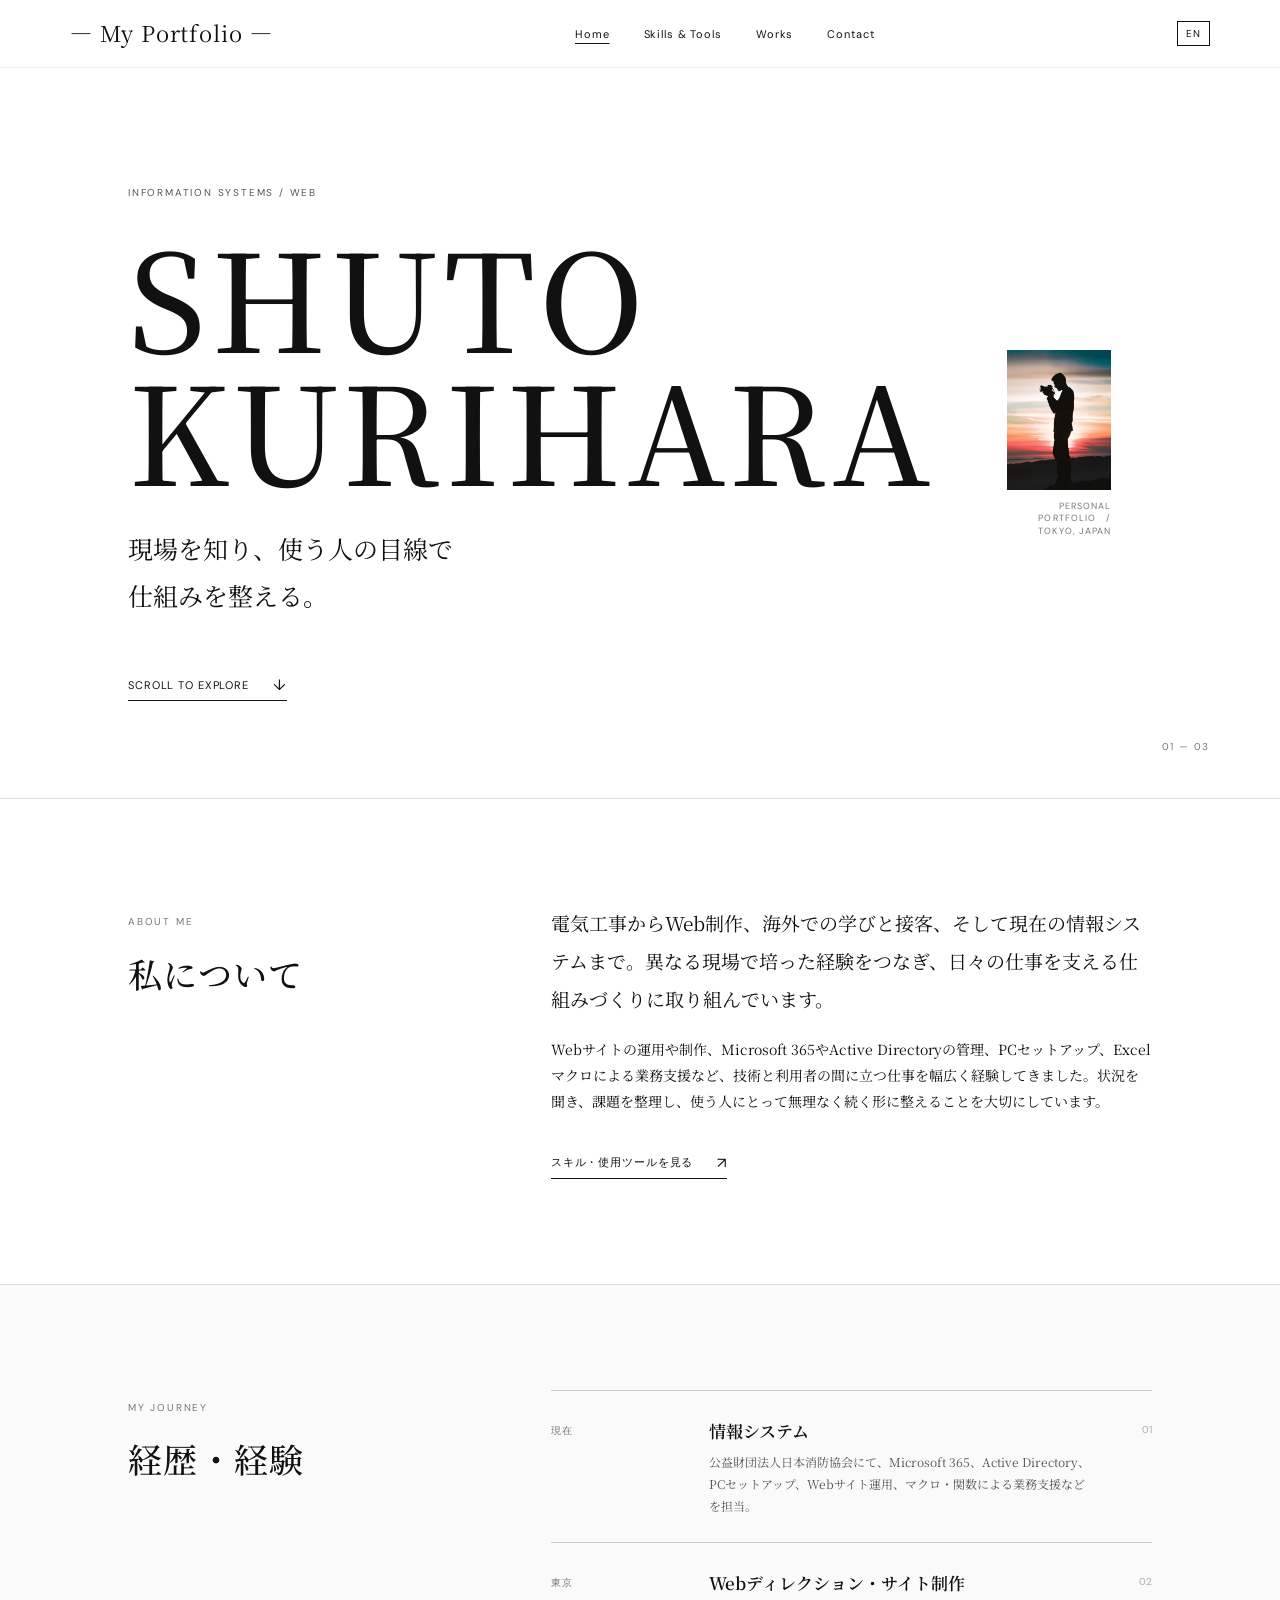
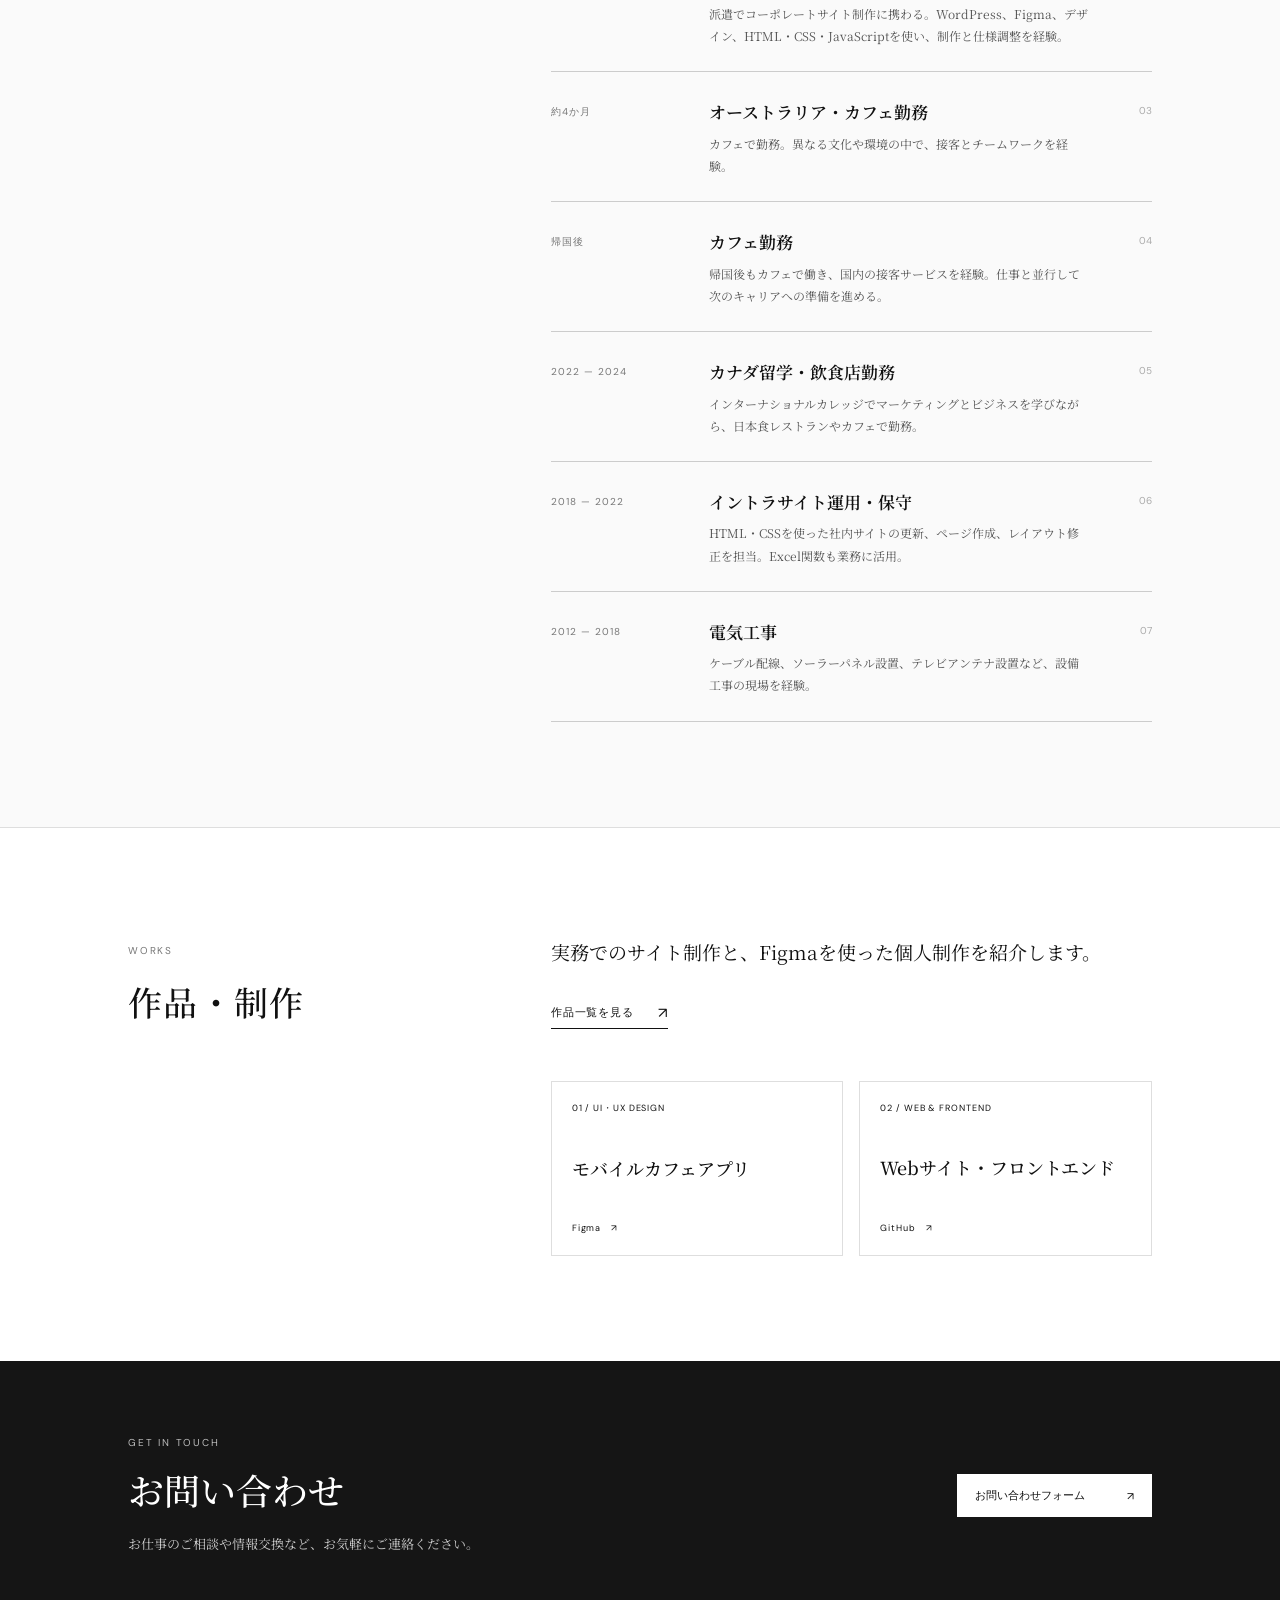
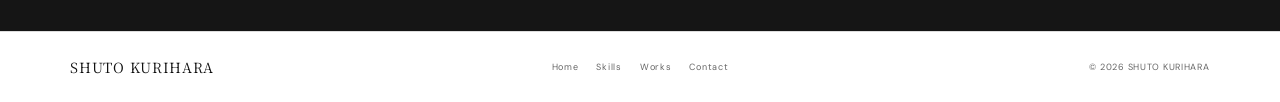
==== index.html @ f9aef16f "Add bilingual portfolio website" ====
<!doctype html>
<html lang="ja">
<head>
  <meta charset="utf-8"><meta name="viewport" content="width=device-width, initial-scale=1">
  <meta name="theme-color" content="#fff"><meta name="description" content="栗原修人のポートフォリオ。電気工事、Webサイト運用、海外での学びと接客、Webディレクション、情報システムの経験を紹介します。">
  <meta property="og:type" content="website"><meta property="og:locale" content="ja_JP"><meta property="og:site_name" content="SHUTO KURIHARA — Portfolio"><meta property="og:title" content="栗原修人 — Portfolio"><meta property="og:description" content="現場を知り、使う人の目線で仕組みを整える。栗原修人のポートフォリオ。"><meta property="og:image" content="https://shuto-kurihara.github.io/portfolio-website/hero-photo.webp"><meta name="twitter:card" content="summary_large_image"><link rel="canonical" href="https://shuto-kurihara.github.io/portfolio-website/"><link rel="alternate" hreflang="ja" href="https://shuto-kurihara.github.io/portfolio-website/"><link rel="alternate" hreflang="en" href="https://shuto-kurihara.github.io/portfolio-website/index-en.html"><link rel="alternate" hreflang="x-default" href="https://shuto-kurihara.github.io/portfolio-website/">
  <title>栗原修人 | 情報システム・Web制作 ポートフォリオ</title>
  <link rel="icon" href="favicon.svg" type="image/svg+xml"><link rel="stylesheet" href="style.css">
  <script type="application/ld+json">{"@context":"https://schema.org","@type":"Person","name":"栗原修人","alternateName":"Shuto Kurihara","jobTitle":"情報システム・Web制作","description":"電気工事、Webサイト運用、Webディレクション、情報システムの実務経験を持つ。","url":"https://shuto-kurihara.github.io/portfolio-website/","sameAs":["https://github.com/Shuto-Kurihara"],"knowsAbout":["情報システム","Webディレクション","Web制作","Microsoft 365","Active Directory","HTML","CSS","JavaScript","Figma","電気工事"]}</script>
</head>
<body>
  <a class="skip-link" href="#main">本文へ移動</a>
  <header class="site-header"><a class="wordmark" href="index.html" aria-label="ホーム">— My Portfolio —</a><nav class="main-nav" aria-label="メインナビゲーション"><a href="index.html" aria-current="page">Home</a><a href="about-me.html">Skills &amp; Tools</a><a href="works.html">Works</a><a href="#contact">Contact</a></nav><a class="language-switch" href="index-en.html" lang="en" hreflang="en" aria-label="Switch language to English">EN</a><button class="menu-toggle" type="button" aria-expanded="false" aria-controls="mobile-nav" aria-label="メニューを開く"><span></span><span></span></button><nav class="mobile-nav" id="mobile-nav" aria-label="モバイルナビゲーション" hidden><a href="index.html">Home</a><a href="about-me.html">Skills &amp; Tools</a><a href="works.html">Works</a><a href="#contact">Contact</a></nav></header>
  <main id="main">
    <section class="hero" aria-labelledby="name"><div class="hero-name"><span class="eyebrow">INFORMATION SYSTEMS / WEB</span><h1 id="name">SHUTO<br>KURIHARA</h1><p>現場を知り、使う人の目線で<br>仕組みを整える。</p><a class="arrow-link" href="#about">SCROLL TO EXPLORE <span aria-hidden="true">↓</span></a></div><figure class="hero-image"><img src="hero-photo.webp" alt="夕景の中でカメラを構える人物のシルエット" width="768" height="1024" fetchpriority="high"><figcaption>PERSONAL PORTFOLIO　/　TOKYO, JAPAN</figcaption></figure><span class="hero-index">01 — 03</span></section>
    <section class="about section" id="about"><div class="section-label"><span>ABOUT ME</span><h2>私について</h2></div><div class="about-copy"><p class="lead">電気工事からWeb制作、海外での学びと接客、そして現在の情報システムまで。異なる現場で培った経験をつなぎ、日々の仕事を支える仕組みづくりに取り組んでいます。</p><p>Webサイトの運用や制作、Microsoft 365やActive Directoryの管理、PCセットアップ、Excelマクロによる業務支援など、技術と利用者の間に立つ仕事を幅広く経験してきました。状況を聞き、課題を整理し、使う人にとって無理なく続く形に整えることを大切にしています。</p><a class="arrow-link dark-link" href="about-me.html">スキル・使用ツールを見る <span aria-hidden="true">↗</span></a></div></section>
    <section class="journey section"><div class="section-label"><span>MY JOURNEY</span><h2>経歴・経験</h2></div><div class="timeline">
      <article class="timeline-entry"><span class="period">現在</span><div><h3>情報システム</h3><p>公益財団法人日本消防協会にて、Microsoft 365、Active Directory、PCセットアップ、Webサイト運用、マクロ・関数による業務支援などを担当。</p></div><span class="entry-mark">01</span></article>
      <article class="timeline-entry"><span class="period">東京</span><div><h3>Webディレクション・サイト制作</h3><p>派遣でコーポレートサイト制作に携わる。WordPress、Figma、デザイン、HTML・CSS・JavaScriptを使い、制作と仕様調整を経験。</p></div><span class="entry-mark">02</span></article>
      <article class="timeline-entry"><span class="period">約4か月</span><div><h3>オーストラリア・カフェ勤務</h3><p>カフェで勤務。異なる文化や環境の中で、接客とチームワークを経験。</p></div><span class="entry-mark">03</span></article>
      <article class="timeline-entry"><span class="period">帰国後</span><div><h3>カフェ勤務</h3><p>帰国後もカフェで働き、国内の接客サービスを経験。仕事と並行して次のキャリアへの準備を進める。</p></div><span class="entry-mark">04</span></article>
      <article class="timeline-entry"><span class="period">2022 — 2024</span><div><h3>カナダ留学・飲食店勤務</h3><p>インターナショナルカレッジでマーケティングとビジネスを学びながら、日本食レストランやカフェで勤務。</p></div><span class="entry-mark">05</span></article>
      <article class="timeline-entry"><span class="period">2018 — 2022</span><div><h3>イントラサイト運用・保守</h3><p>HTML・CSSを使った社内サイトの更新、ページ作成、レイアウト修正を担当。Excel関数も業務に活用。</p></div><span class="entry-mark">06</span></article>
      <article class="timeline-entry"><span class="period">2012 — 2018</span><div><h3>電気工事</h3><p>ケーブル配線、ソーラーパネル設置、テレビアンテナ設置など、設備工事の現場を経験。</p></div><span class="entry-mark">07</span></article>
    </div></section>
    <section class="work-teaser section"><div class="section-label"><span>WORKS</span><h2>作品・制作</h2></div><div class="teaser-copy"><p class="lead">実務でのサイト制作と、Figmaを使った個人制作を紹介します。</p><a class="arrow-link dark-link" href="works.html">作品一覧を見る <span aria-hidden="true">↗</span></a></div><div class="work-cards"><a class="work-card" href="https://higher-points-930135.framer.app/5" target="_blank" rel="noopener noreferrer"><span>01 / UI・UX DESIGN</span><strong>モバイルカフェアプリ</strong><span>Figma　↗</span></a><a class="work-card" href="https://github.com/Shuto-Kurihara" target="_blank" rel="noopener noreferrer"><span>02 / WEB &amp; FRONTEND</span><strong>Webサイト・フロントエンド</strong><span>GitHub　↗</span></a></div></section>
    <section class="contact section" id="contact"><div class="contact-inner"><div><span class="eyebrow">GET IN TOUCH</span><h2>お問い合わせ</h2><p>お仕事のご相談や情報交換など、お気軽にご連絡ください。</p></div><a class="contact-button" href="https://docs.google.com/forms/d/10j3H3kmADJif4IwNsfeh1gJDYeerXr5rJNdk5OUI7s4/viewform" target="_blank" rel="noopener noreferrer">お問い合わせフォーム <span aria-hidden="true">↗</span></a></div></section>
  </main>
  <footer class="site-footer"><a class="footer-name" href="index.html">SHUTO KURIHARA</a><nav aria-label="フッターナビゲーション"><a href="index.html">Home</a><a href="about-me.html">Skills</a><a href="works.html">Works</a><a href="#contact">Contact</a></nav><span>© <span id="year">2026</span> SHUTO KURIHARA</span></footer>
  <script src="script.js" defer></script>
</body></html>
---- style.css ----
@import url('https://fonts.googleapis.com/css2?family=DM+Sans:wght@400;500;600&family=Noto+Serif+JP:wght@400;500;600;700;800&display=swap');
:root{--ink:#111;--muted:#777;--line:#dedede;--accent:#a44f37;--serif:'Noto Serif JP',Georgia,serif;--sans:'DM Sans',Arial,sans-serif}*{box-sizing:border-box}html{scroll-behavior:smooth;scroll-padding-top:26px}body{margin:0;background:#fff;color:var(--ink);font-family:var(--serif);font-weight:400;line-height:1.85}a{color:inherit}.skip-link{position:absolute;left:-9999px;top:8px;background:#fff;padding:10px;z-index:20}.skip-link:focus{left:8px}a:focus-visible,button:focus-visible{outline:2px solid var(--accent);outline-offset:4px}.site-header{height:68px;display:flex;align-items:center;justify-content:space-between;padding:0 5.5%;border-bottom:1px solid #eee;position:relative;z-index:5}.wordmark{font-size:22px;text-decoration:none;letter-spacing:.04em}.main-nav{display:flex;gap:34px;font:11px var(--sans);letter-spacing:.08em}.main-nav a,.site-footer nav a{color:inherit;text-decoration:none}.main-nav a:hover,.site-footer a:hover{color:var(--accent)}.main-nav [aria-current=page]{text-decoration:underline;text-underline-offset:5px}.language-switch{flex:none;font:10px var(--sans);letter-spacing:.08em;text-decoration:none;border:1px solid currentColor;padding:5px 8px}.language-switch:hover{color:var(--accent)}.menu-toggle,.mobile-nav{display:none}.hero{min-height:730px;padding:85px 10% 64px;display:grid;grid-template-columns:1.07fr .72fr;align-items:center;gap:7%;position:relative}.hero-name{padding:25px 0}.eyebrow{display:block;font:10px var(--sans);letter-spacing:.18em;color:#555}.hero h1{font-size:clamp(72px,10.6vw,156px);line-height:.98;letter-spacing:.035em;font-weight:500;margin:30px 0 30px}.hero-name>p{font-size:clamp(18px,2vw,25px);line-height:1.9;margin:0 0 32px}.hero-image{margin:0;max-width:430px;justify-self:end;width:100%}.hero-image img{display:block;width:100%;height:auto;max-height:540px;object-fit:cover;object-position:center}.hero-image figcaption{font:9px var(--sans);letter-spacing:.12em;text-align:right;color:var(--muted);padding-top:10px}.arrow-link{display:inline-flex;align-items:center;gap:24px;font:11px var(--sans);letter-spacing:.08em;text-decoration:none;border-bottom:1px solid currentColor;padding:5px 0}.arrow-link span{font-size:15px}.hero .arrow-link{margin-top:18px}.hero-index{position:absolute;right:5.5%;bottom:45px;font:10px var(--sans);letter-spacing:.14em;color:var(--muted)}.section{padding:105px 10%;border-top:1px solid var(--line);display:grid;grid-template-columns:.55fr 1fr;gap:9%}.section-label span{font:10px var(--sans);letter-spacing:.18em;color:var(--muted)}.section-label h2{font-size:34px;font-weight:500;letter-spacing:.04em;margin:9px 0}.about-copy{max-width:760px}.about-copy p,.teaser-copy p{font-size:14px}.about-copy .lead,.teaser-copy .lead{font-size:19px;line-height:2;margin-top:0}.about-copy .arrow-link{margin-top:19px}.dark-link{color:var(--ink)}.journey{background:#fafafa}.timeline{border-top:1px solid #ccc}.timeline-entry{display:grid;grid-template-columns:130px 1fr 34px;gap:28px;padding:24px 0;border-bottom:1px solid #ccc}.period{font:10px var(--sans);letter-spacing:.1em;color:var(--muted);padding-top:9px}.timeline-entry h3{font-size:17px;font-weight:600;margin:0 0 5px}.timeline-entry p{font-size:12px;color:#555;margin:0;max-width:680px}.entry-mark{font:10px var(--sans);color:#aaa;padding-top:8px;text-align:right}.work-teaser{grid-template-columns:.55fr 1fr;row-gap:38px}.teaser-copy .arrow-link{margin-top:8px}.work-cards{grid-column:2;display:grid;grid-template-columns:1fr 1fr;gap:16px}.work-card{min-height:175px;padding:20px;border:1px solid var(--line);display:flex;flex-direction:column;justify-content:space-between;text-decoration:none;transition:background .2s,color .2s}.work-card:hover{background:#171717;color:white}.work-card span{font:9px var(--sans);letter-spacing:.1em}.work-card strong{font-size:18px;font-weight:500}.contact{display:block;background:#151515;color:white;border:0;padding-top:75px;padding-bottom:75px}.contact-inner{display:flex;justify-content:space-between;align-items:center;gap:35px}.contact .eyebrow{color:#bbb}.contact h2{font-size:36px;font-weight:500;margin:8px 0}.contact p{font-size:13px;color:#ccc;margin:0}.contact-button{display:inline-flex;align-items:center;gap:42px;background:white;color:#111;padding:14px 18px;font:11px var(--sans);text-decoration:none;white-space:nowrap}.contact-button:hover{background:#eee}.site-footer{display:grid;grid-template-columns:1fr auto 1fr;align-items:center;gap:22px;padding:25px 5.5%;font:9px var(--sans);letter-spacing:.08em;color:#666;border-top:1px solid #ddd}.footer-name{text-decoration:none;color:#111;font:14px var(--serif);letter-spacing:.05em}.site-footer nav{display:flex;gap:18px}.site-footer>span{text-align:right}.subpage{max-width:1120px;margin:0 auto;padding:90px 7% 110px}.page-heading{padding-bottom:54px;border-bottom:1px solid var(--ink)}.page-heading h1{font-size:clamp(38px,6vw,70px);font-weight:500;letter-spacing:.04em;margin:14px 0}.page-heading p{font-size:14px;color:#555;max-width:700px;margin:0}.skill-groups{border-top:1px solid var(--line)}.skill-group{display:grid;grid-template-columns:.65fr 1fr;gap:9%;padding:35px 0;border-bottom:1px solid var(--line)}.skill-category{display:flex;gap:18px;align-items:flex-start}.skill-category>span{font:10px var(--sans);color:var(--muted);padding-top:13px}.skill-category h2{font-size:22px;font-weight:500;margin:0}.skill-detail>p{font-size:13px;color:#555;margin:0 0 16px}.skill-list{padding:0;margin:0;list-style:none}.skill-list li{display:grid;grid-template-columns:190px 1fr;gap:15px;padding:10px 0;border-top:1px solid #eee;font-size:12px}.skill-list strong{font-weight:600}.skill-list span{color:#666}.closing-note{margin-top:65px;padding:28px 32px;background:#f7f7f7;display:grid;grid-template-columns:.4fr 1fr;gap:6%}.closing-note p{font-size:13px;margin:0}.projects{margin-top:12px}.project{display:grid;grid-template-columns:38px 1fr .8fr;gap:28px;padding:35px 0;border-bottom:1px solid var(--line);align-items:center}.project-number{font:11px var(--sans);color:var(--muted);align-self:start;padding-top:4px}.project-copy h2{font-size:25px;font-weight:500;margin:8px 0}.project-copy>p{font-size:13px;color:#555;line-height:2}.project-meta{display:flex;gap:18px;flex-wrap:wrap;padding:12px 0 15px;border-top:1px solid #eee;font:10px var(--sans);color:#666}.project-copy .arrow-link{margin:5px 18px 5px 0;font-size:10px}.project-art{min-height:230px;display:flex;flex-direction:column;justify-content:center;align-items:center;text-align:center;gap:18px;background:#f1eee8;color:#26231e;font-size:36px;font-weight:500;line-height:1.25}.project-art .art-sub{font:9px var(--sans);letter-spacing:.17em}.art-cafe{background:#e7e0d5;color:#563626}.art-code{background:#202020;color:#f5f5f2;font-family:monospace}.art-editorial{background:#eee;color:#222;letter-spacing:.12em}.works-footnote{font-size:10px;color:var(--muted);margin-top:22px}@media(max-width:800px){.site-header{height:60px;padding:0 20px;background:#111;color:white;border:0}.wordmark{font-size:18px}.main-nav{display:none}.language-switch{margin-left:auto;margin-right:14px}.menu-toggle{display:flex;width:28px;height:30px;flex-direction:column;justify-content:center;gap:6px;border:0;background:none;padding:3px;cursor:pointer}.menu-toggle span{height:1px;width:21px;background:currentColor}.mobile-nav:not([hidden]){display:flex;position:absolute;top:60px;left:0;right:0;background:#111;padding:9px 22px 20px;flex-direction:column;gap:11px;font:12px var(--sans);letter-spacing:.06em}.mobile-nav a{text-decoration:none;padding:7px 0;border-bottom:1px solid #333}.hero{min-height:0;padding:45px 22px 72px;display:flex;flex-direction:column;align-items:stretch;gap:48px}.hero-name{padding:0}.hero h1{font-size:clamp(66px,19vw,112px);line-height:.96;margin:18px 0 22px;letter-spacing:.005em;overflow-wrap:anywhere}.hero-name>p{font-size:17px;margin-bottom:14px}.hero .arrow-link{margin-top:12px}.hero-image{width:100%;max-width:none;margin:0}.hero-image img{max-height:none;width:100%;height:auto;aspect-ratio:4/5;object-fit:cover}.hero-index{right:22px;bottom:27px}.section{padding:65px 23px;display:block}.section-label{margin-bottom:24px}.section-label h2{font-size:28px}.about-copy .lead,.teaser-copy .lead{font-size:17px}.about-copy p,.teaser-copy p{font-size:13px}.timeline-entry{grid-template-columns:76px 1fr 20px;gap:12px;padding:20px 0}.timeline-entry h3{font-size:15px}.timeline-entry p{font-size:11px}.period{font-size:9px}.entry-mark{font-size:9px}.work-teaser{display:block}.work-cards{margin-top:25px;grid-template-columns:1fr 1fr;gap:10px}.work-card{min-height:145px;padding:13px}.work-card strong{font-size:15px}.work-card span{font-size:8px}.contact-inner{display:block}.contact h2{font-size:31px}.contact-button{margin-top:24px}.site-footer{grid-template-columns:1fr 1fr;gap:15px;padding:20px}.site-footer nav{grid-column:1/-1;grid-row:2}.site-footer>span{text-align:right}.subpage{padding:60px 23px 75px}.page-heading{padding-bottom:35px}.page-heading h1{font-size:39px}.page-heading p{font-size:12px}.skill-group{display:block;padding:26px 0}.skill-category{margin-bottom:15px}.skill-category h2{font-size:19px}.skill-detail>p{font-size:12px}.skill-list li{grid-template-columns:115px 1fr;gap:10px;font-size:11px}.closing-note{display:block;margin-top:40px;padding:22px}.closing-note p{font-size:12px;margin-top:12px}.project{grid-template-columns:24px 1fr;gap:12px;padding:28px 0}.project-copy h2{font-size:21px}.project-copy>p{font-size:12px}.project-art{grid-column:2;min-height:190px;margin-top:6px}.project-copy .arrow-link{display:flex;width:max-content}.project-meta{font-size:9px}}@media(prefers-reduced-motion:reduce){html{scroll-behavior:auto}*,*::before,*::after{transition-duration:.01ms!important}}
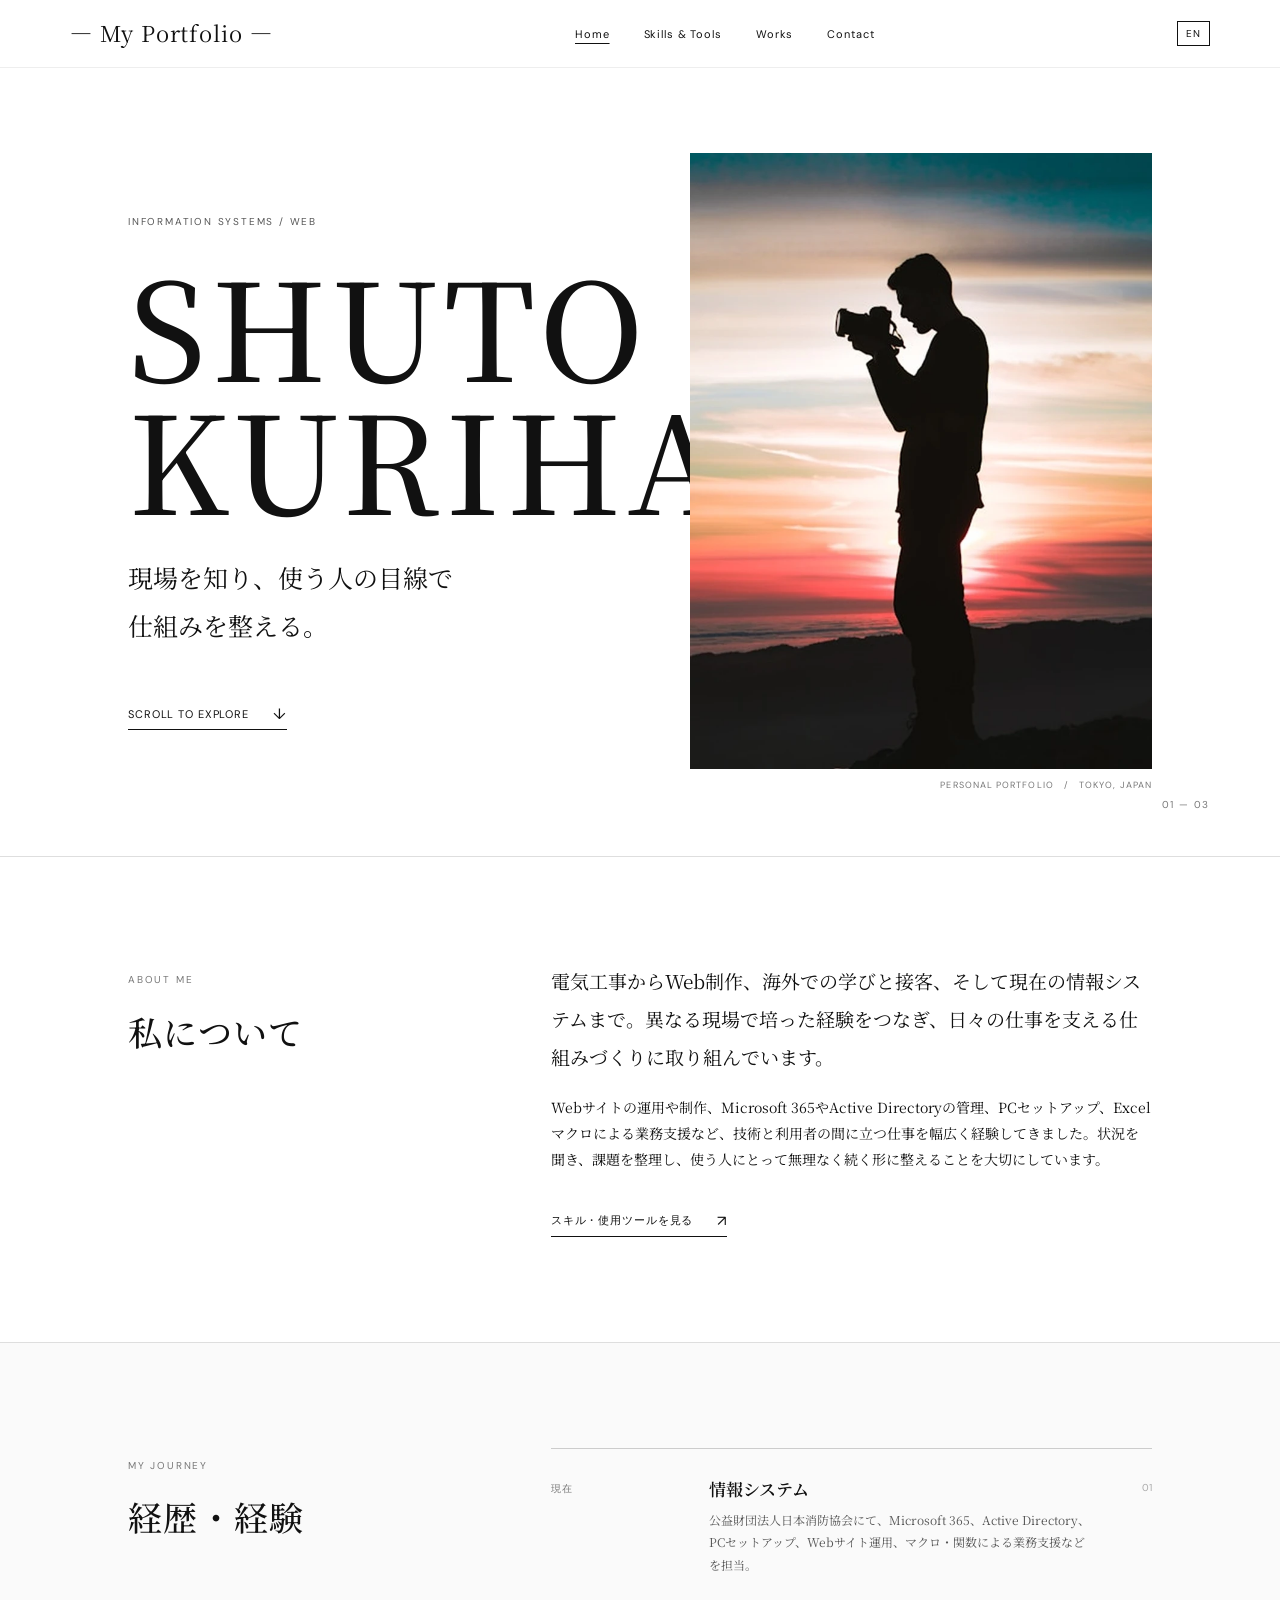
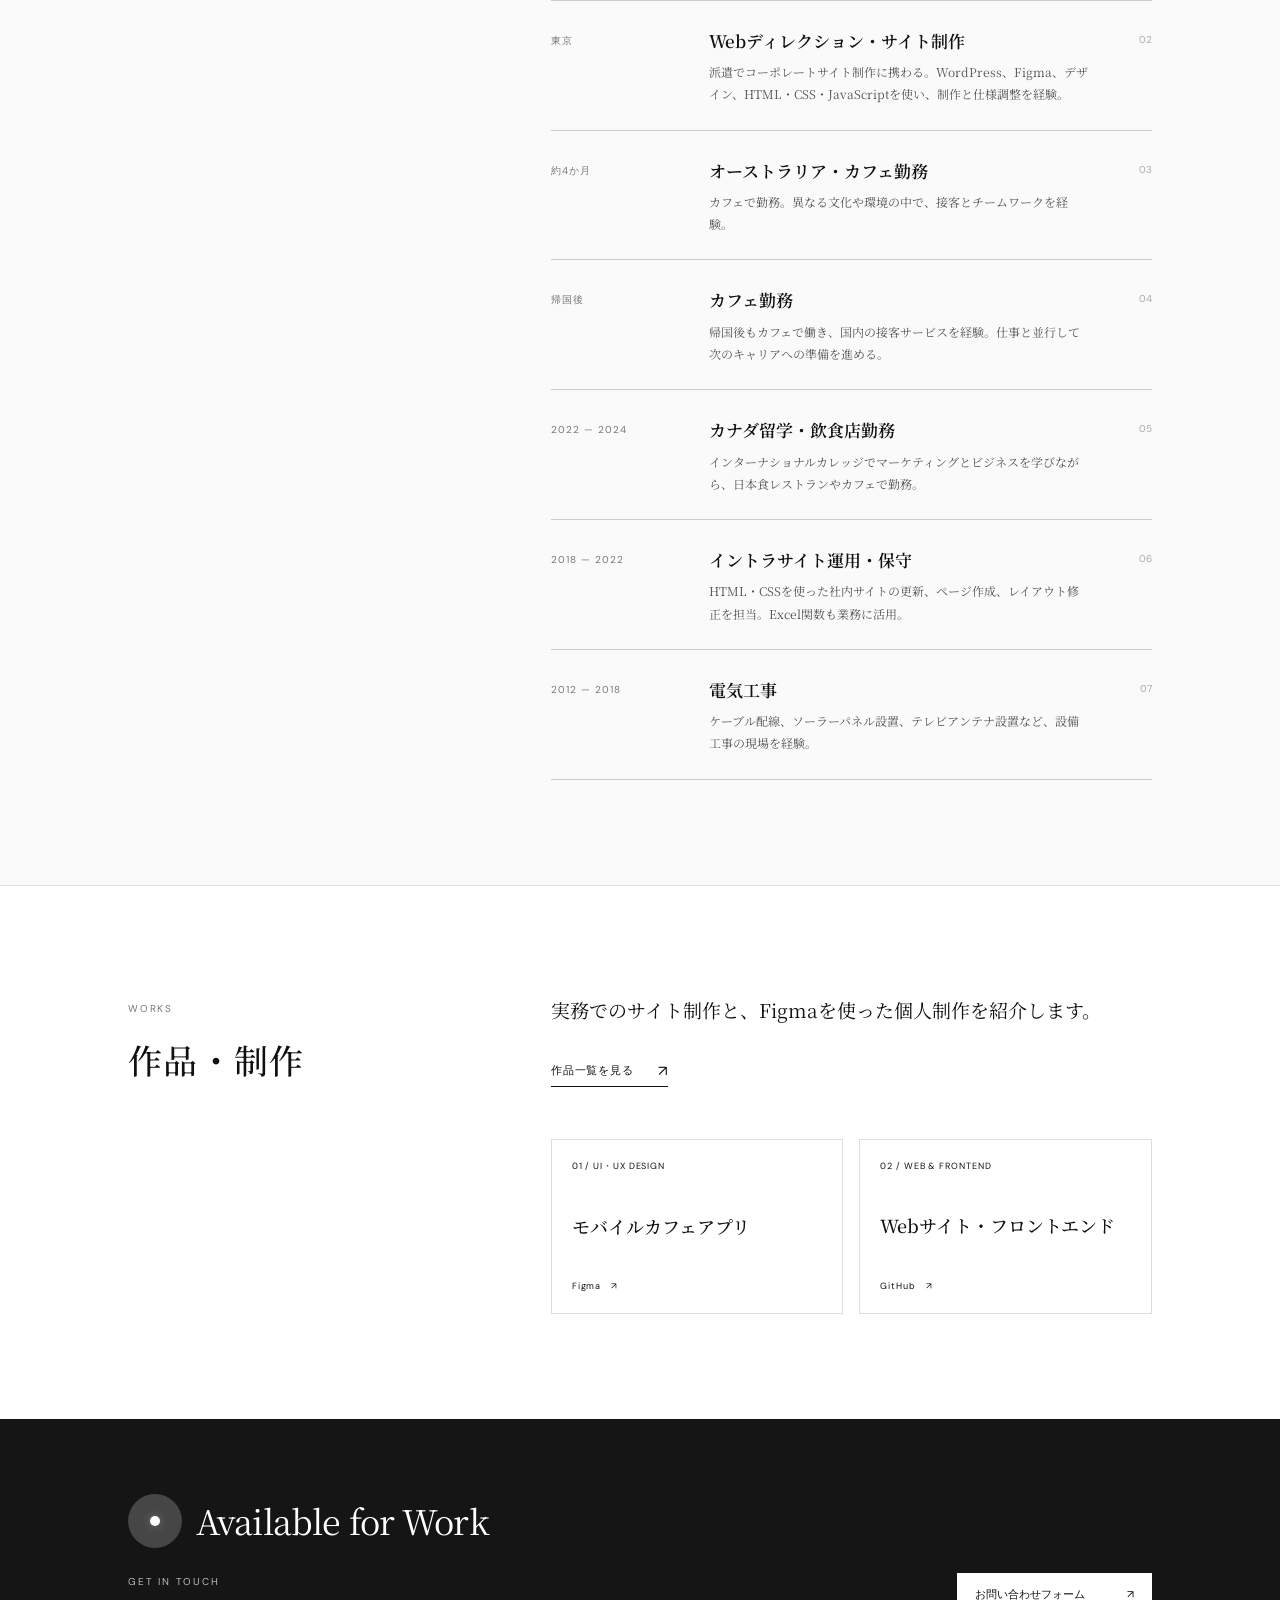
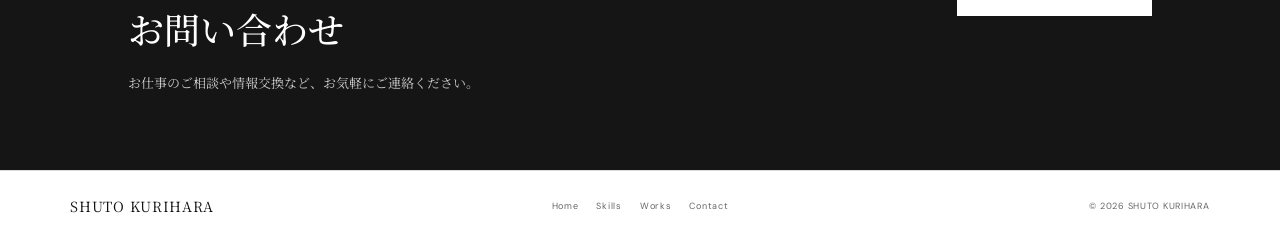
==== commit b2717b95: "Improve homepage contact, hero image, and loading animation" ====
--- a/index.html
+++ b/index.html
@@ -2,13 +2,14 @@
 <html lang="ja">
 <head>
   <meta charset="utf-8"><meta name="viewport" content="width=device-width, initial-scale=1">
-  <meta name="theme-color" content="#fff"><meta name="description" content="栗原修人のポートフォリオ。電気工事、Webサイト運用、海外での学びと接客、Webディレクション、情報システムの経験を紹介します。">
-  <meta property="og:type" content="website"><meta property="og:locale" content="ja_JP"><meta property="og:site_name" content="SHUTO KURIHARA — Portfolio"><meta property="og:title" content="栗原修人 — Portfolio"><meta property="og:description" content="現場を知り、使う人の目線で仕組みを整える。栗原修人のポートフォリオ。"><meta property="og:image" content="https://shuto-kurihara.github.io/portfolio-website/hero-photo.webp"><meta name="twitter:card" content="summary_large_image"><link rel="canonical" href="https://shuto-kurihara.github.io/portfolio-website/"><link rel="alternate" hreflang="ja" href="https://shuto-kurihara.github.io/portfolio-website/"><link rel="alternate" hreflang="en" href="https://shuto-kurihara.github.io/portfolio-website/index-en.html"><link rel="alternate" hreflang="x-default" href="https://shuto-kurihara.github.io/portfolio-website/">
-  <title>栗原修人 | 情報システム・Web制作 ポートフォリオ</title>
-  <link rel="icon" href="favicon.svg" type="image/svg+xml"><link rel="stylesheet" href="style.css">
-  <script type="application/ld+json">{"@context":"https://schema.org","@type":"Person","name":"栗原修人","alternateName":"Shuto Kurihara","jobTitle":"情報システム・Web制作","description":"電気工事、Webサイト運用、Webディレクション、情報システムの実務経験を持つ。","url":"https://shuto-kurihara.github.io/portfolio-website/","sameAs":["https://github.com/Shuto-Kurihara"],"knowsAbout":["情報システム","Webディレクション","Web制作","Microsoft 365","Active Directory","HTML","CSS","JavaScript","Figma","電気工事"]}</script>
+  <meta name="theme-color" content="#fff"><meta name="description" content="栗原脩杜のポートフォリオ。電気工事、Webサイト運用、海外での学びと接客、Webディレクション、情報システムの経験を紹介します。">
+  <meta property="og:type" content="website"><meta property="og:locale" content="ja_JP"><meta property="og:site_name" content="SHUTO KURIHARA — Portfolio"><meta property="og:title" content="栗原脩杜 — Portfolio"><meta property="og:description" content="現場を知り、使う人の目線で仕組みを整える。栗原脩杜のポートフォリオ。"><meta property="og:image" content="https://shuto-kurihara.github.io/portfolio-website/hero-photo.webp"><meta name="twitter:card" content="summary_large_image"><link rel="canonical" href="https://shuto-kurihara.github.io/portfolio-website/"><link rel="alternate" hreflang="ja" href="https://shuto-kurihara.github.io/portfolio-website/"><link rel="alternate" hreflang="en" href="https://shuto-kurihara.github.io/portfolio-website/index-en.html"><link rel="alternate" hreflang="x-default" href="https://shuto-kurihara.github.io/portfolio-website/">
+  <title>栗原脩杜 | 情報システム・Web制作 ポートフォリオ</title>
+  <link rel="icon" href="favicon.svg" type="image/svg+xml"><link rel="stylesheet" href="style.css?v=20261025">
+  <script type="application/ld+json">{"@context":"https://schema.org","@type":"Person","name":"栗原脩杜","alternateName":"Shuto Kurihara","jobTitle":"情報システム・Web制作","description":"電気工事、Webサイト運用、Webディレクション、情報システムの実務経験を持つ。","url":"https://shuto-kurihara.github.io/portfolio-website/","sameAs":["https://github.com/Shuto-Kurihara"],"knowsAbout":["情報システム","Webディレクション","Web制作","Microsoft 365","Active Directory","HTML","CSS","JavaScript","Figma","電気工事"]}</script>
 </head>
 <body>
+  <div class="page-loader" aria-hidden="true"><span class="loader-name">SHUTO KURIHARA</span><span class="loader-track"><span></span></span></div>
   <a class="skip-link" href="#main">本文へ移動</a>
   <header class="site-header"><a class="wordmark" href="index.html" aria-label="ホーム">— My Portfolio —</a><nav class="main-nav" aria-label="メインナビゲーション"><a href="index.html" aria-current="page">Home</a><a href="about-me.html">Skills &amp; Tools</a><a href="works.html">Works</a><a href="#contact">Contact</a></nav><a class="language-switch" href="index-en.html" lang="en" hreflang="en" aria-label="Switch language to English">EN</a><button class="menu-toggle" type="button" aria-expanded="false" aria-controls="mobile-nav" aria-label="メニューを開く"><span></span><span></span></button><nav class="mobile-nav" id="mobile-nav" aria-label="モバイルナビゲーション" hidden><a href="index.html">Home</a><a href="about-me.html">Skills &amp; Tools</a><a href="works.html">Works</a><a href="#contact">Contact</a></nav></header>
   <main id="main">
@@ -24,8 +25,8 @@
       <article class="timeline-entry"><span class="period">2012 — 2018</span><div><h3>電気工事</h3><p>ケーブル配線、ソーラーパネル設置、テレビアンテナ設置など、設備工事の現場を経験。</p></div><span class="entry-mark">07</span></article>
     </div></section>
     <section class="work-teaser section"><div class="section-label"><span>WORKS</span><h2>作品・制作</h2></div><div class="teaser-copy"><p class="lead">実務でのサイト制作と、Figmaを使った個人制作を紹介します。</p><a class="arrow-link dark-link" href="works.html">作品一覧を見る <span aria-hidden="true">↗</span></a></div><div class="work-cards"><a class="work-card" href="https://higher-points-930135.framer.app/5" target="_blank" rel="noopener noreferrer"><span>01 / UI・UX DESIGN</span><strong>モバイルカフェアプリ</strong><span>Figma　↗</span></a><a class="work-card" href="https://github.com/Shuto-Kurihara" target="_blank" rel="noopener noreferrer"><span>02 / WEB &amp; FRONTEND</span><strong>Webサイト・フロントエンド</strong><span>GitHub　↗</span></a></div></section>
-    <section class="contact section" id="contact"><div class="contact-inner"><div><span class="eyebrow">GET IN TOUCH</span><h2>お問い合わせ</h2><p>お仕事のご相談や情報交換など、お気軽にご連絡ください。</p></div><a class="contact-button" href="https://docs.google.com/forms/d/10j3H3kmADJif4IwNsfeh1gJDYeerXr5rJNdk5OUI7s4/viewform" target="_blank" rel="noopener noreferrer">お問い合わせフォーム <span aria-hidden="true">↗</span></a></div></section>
+    <section class="contact section" id="contact"><div class="contact-inner"><div class="contact-copy"><div class="availability" aria-label="Available for Work"><span class="availability-mark" aria-hidden="true"><span class="availability-dot"></span></span><span>Available for Work</span></div><span class="eyebrow">GET IN TOUCH</span><h2>お問い合わせ</h2><p>お仕事のご相談や情報交換など、お気軽にご連絡ください。</p></div><a class="contact-button" href="https://docs.google.com/forms/d/10j3H3kmADJif4IwNsfeh1gJDYeerXr5rJNdk5OUI7s4/viewform" target="_blank" rel="noopener noreferrer">お問い合わせフォーム <span aria-hidden="true">↗</span></a></div></section>
   </main>
   <footer class="site-footer"><a class="footer-name" href="index.html">SHUTO KURIHARA</a><nav aria-label="フッターナビゲーション"><a href="index.html">Home</a><a href="about-me.html">Skills</a><a href="works.html">Works</a><a href="#contact">Contact</a></nav><span>© <span id="year">2026</span> SHUTO KURIHARA</span></footer>
-  <script src="script.js" defer></script>
+  <script src="script.js?v=20261025" defer></script>
 </body></html>
--- a/style.css
+++ b/style.css
@@ -1,2 +1,5 @@
 @import url('https://fonts.googleapis.com/css2?family=DM+Sans:wght@400;500;600&family=Noto+Serif+JP:wght@400;500;600;700;800&display=swap');
-:root{--ink:#111;--muted:#777;--line:#dedede;--accent:#a44f37;--serif:'Noto Serif JP',Georgia,serif;--sans:'DM Sans',Arial,sans-serif}*{box-sizing:border-box}html{scroll-behavior:smooth;scroll-padding-top:26px}body{margin:0;background:#fff;color:var(--ink);font-family:var(--serif);font-weight:400;line-height:1.85}a{color:inherit}.skip-link{position:absolute;left:-9999px;top:8px;background:#fff;padding:10px;z-index:20}.skip-link:focus{left:8px}a:focus-visible,button:focus-visible{outline:2px solid var(--accent);outline-offset:4px}.site-header{height:68px;display:flex;align-items:center;justify-content:space-between;padding:0 5.5%;border-bottom:1px solid #eee;position:relative;z-index:5}.wordmark{font-size:22px;text-decoration:none;letter-spacing:.04em}.main-nav{display:flex;gap:34px;font:11px var(--sans);letter-spacing:.08em}.main-nav a,.site-footer nav a{color:inherit;text-decoration:none}.main-nav a:hover,.site-footer a:hover{color:var(--accent)}.main-nav [aria-current=page]{text-decoration:underline;text-underline-offset:5px}.language-switch{flex:none;font:10px var(--sans);letter-spacing:.08em;text-decoration:none;border:1px solid currentColor;padding:5px 8px}.language-switch:hover{color:var(--accent)}.menu-toggle,.mobile-nav{display:none}.hero{min-height:730px;padding:85px 10% 64px;display:grid;grid-template-columns:1.07fr .72fr;align-items:center;gap:7%;position:relative}.hero-name{padding:25px 0}.eyebrow{display:block;font:10px var(--sans);letter-spacing:.18em;color:#555}.hero h1{font-size:clamp(72px,10.6vw,156px);line-height:.98;letter-spacing:.035em;font-weight:500;margin:30px 0 30px}.hero-name>p{font-size:clamp(18px,2vw,25px);line-height:1.9;margin:0 0 32px}.hero-image{margin:0;max-width:430px;justify-self:end;width:100%}.hero-image img{display:block;width:100%;height:auto;max-height:540px;object-fit:cover;object-position:center}.hero-image figcaption{font:9px var(--sans);letter-spacing:.12em;text-align:right;color:var(--muted);padding-top:10px}.arrow-link{display:inline-flex;align-items:center;gap:24px;font:11px var(--sans);letter-spacing:.08em;text-decoration:none;border-bottom:1px solid currentColor;padding:5px 0}.arrow-link span{font-size:15px}.hero .arrow-link{margin-top:18px}.hero-index{position:absolute;right:5.5%;bottom:45px;font:10px var(--sans);letter-spacing:.14em;color:var(--muted)}.section{padding:105px 10%;border-top:1px solid var(--line);display:grid;grid-template-columns:.55fr 1fr;gap:9%}.section-label span{font:10px var(--sans);letter-spacing:.18em;color:var(--muted)}.section-label h2{font-size:34px;font-weight:500;letter-spacing:.04em;margin:9px 0}.about-copy{max-width:760px}.about-copy p,.teaser-copy p{font-size:14px}.about-copy .lead,.teaser-copy .lead{font-size:19px;line-height:2;margin-top:0}.about-copy .arrow-link{margin-top:19px}.dark-link{color:var(--ink)}.journey{background:#fafafa}.timeline{border-top:1px solid #ccc}.timeline-entry{display:grid;grid-template-columns:130px 1fr 34px;gap:28px;padding:24px 0;border-bottom:1px solid #ccc}.period{font:10px var(--sans);letter-spacing:.1em;color:var(--muted);padding-top:9px}.timeline-entry h3{font-size:17px;font-weight:600;margin:0 0 5px}.timeline-entry p{font-size:12px;color:#555;margin:0;max-width:680px}.entry-mark{font:10px var(--sans);color:#aaa;padding-top:8px;text-align:right}.work-teaser{grid-template-columns:.55fr 1fr;row-gap:38px}.teaser-copy .arrow-link{margin-top:8px}.work-cards{grid-column:2;display:grid;grid-template-columns:1fr 1fr;gap:16px}.work-card{min-height:175px;padding:20px;border:1px solid var(--line);display:flex;flex-direction:column;justify-content:space-between;text-decoration:none;transition:background .2s,color .2s}.work-card:hover{background:#171717;color:white}.work-card span{font:9px var(--sans);letter-spacing:.1em}.work-card strong{font-size:18px;font-weight:500}.contact{display:block;background:#151515;color:white;border:0;padding-top:75px;padding-bottom:75px}.contact-inner{display:flex;justify-content:space-between;align-items:center;gap:35px}.contact .eyebrow{color:#bbb}.contact h2{font-size:36px;font-weight:500;margin:8px 0}.contact p{font-size:13px;color:#ccc;margin:0}.contact-button{display:inline-flex;align-items:center;gap:42px;background:white;color:#111;padding:14px 18px;font:11px var(--sans);text-decoration:none;white-space:nowrap}.contact-button:hover{background:#eee}.site-footer{display:grid;grid-template-columns:1fr auto 1fr;align-items:center;gap:22px;padding:25px 5.5%;font:9px var(--sans);letter-spacing:.08em;color:#666;border-top:1px solid #ddd}.footer-name{text-decoration:none;color:#111;font:14px var(--serif);letter-spacing:.05em}.site-footer nav{display:flex;gap:18px}.site-footer>span{text-align:right}.subpage{max-width:1120px;margin:0 auto;padding:90px 7% 110px}.page-heading{padding-bottom:54px;border-bottom:1px solid var(--ink)}.page-heading h1{font-size:clamp(38px,6vw,70px);font-weight:500;letter-spacing:.04em;margin:14px 0}.page-heading p{font-size:14px;color:#555;max-width:700px;margin:0}.skill-groups{border-top:1px solid var(--line)}.skill-group{display:grid;grid-template-columns:.65fr 1fr;gap:9%;padding:35px 0;border-bottom:1px solid var(--line)}.skill-category{display:flex;gap:18px;align-items:flex-start}.skill-category>span{font:10px var(--sans);color:var(--muted);padding-top:13px}.skill-category h2{font-size:22px;font-weight:500;margin:0}.skill-detail>p{font-size:13px;color:#555;margin:0 0 16px}.skill-list{padding:0;margin:0;list-style:none}.skill-list li{display:grid;grid-template-columns:190px 1fr;gap:15px;padding:10px 0;border-top:1px solid #eee;font-size:12px}.skill-list strong{font-weight:600}.skill-list span{color:#666}.closing-note{margin-top:65px;padding:28px 32px;background:#f7f7f7;display:grid;grid-template-columns:.4fr 1fr;gap:6%}.closing-note p{font-size:13px;margin:0}.projects{margin-top:12px}.project{display:grid;grid-template-columns:38px 1fr .8fr;gap:28px;padding:35px 0;border-bottom:1px solid var(--line);align-items:center}.project-number{font:11px var(--sans);color:var(--muted);align-self:start;padding-top:4px}.project-copy h2{font-size:25px;font-weight:500;margin:8px 0}.project-copy>p{font-size:13px;color:#555;line-height:2}.project-meta{display:flex;gap:18px;flex-wrap:wrap;padding:12px 0 15px;border-top:1px solid #eee;font:10px var(--sans);color:#666}.project-copy .arrow-link{margin:5px 18px 5px 0;font-size:10px}.project-art{min-height:230px;display:flex;flex-direction:column;justify-content:center;align-items:center;text-align:center;gap:18px;background:#f1eee8;color:#26231e;font-size:36px;font-weight:500;line-height:1.25}.project-art .art-sub{font:9px var(--sans);letter-spacing:.17em}.art-cafe{background:#e7e0d5;color:#563626}.art-code{background:#202020;color:#f5f5f2;font-family:monospace}.art-editorial{background:#eee;color:#222;letter-spacing:.12em}.works-footnote{font-size:10px;color:var(--muted);margin-top:22px}@media(max-width:800px){.site-header{height:60px;padding:0 20px;background:#111;color:white;border:0}.wordmark{font-size:18px}.main-nav{display:none}.language-switch{margin-left:auto;margin-right:14px}.menu-toggle{display:flex;width:28px;height:30px;flex-direction:column;justify-content:center;gap:6px;border:0;background:none;padding:3px;cursor:pointer}.menu-toggle span{height:1px;width:21px;background:currentColor}.mobile-nav:not([hidden]){display:flex;position:absolute;top:60px;left:0;right:0;background:#111;padding:9px 22px 20px;flex-direction:column;gap:11px;font:12px var(--sans);letter-spacing:.06em}.mobile-nav a{text-decoration:none;padding:7px 0;border-bottom:1px solid #333}.hero{min-height:0;padding:45px 22px 72px;display:flex;flex-direction:column;align-items:stretch;gap:48px}.hero-name{padding:0}.hero h1{font-size:clamp(66px,19vw,112px);line-height:.96;margin:18px 0 22px;letter-spacing:.005em;overflow-wrap:anywhere}.hero-name>p{font-size:17px;margin-bottom:14px}.hero .arrow-link{margin-top:12px}.hero-image{width:100%;max-width:none;margin:0}.hero-image img{max-height:none;width:100%;height:auto;aspect-ratio:4/5;object-fit:cover}.hero-index{right:22px;bottom:27px}.section{padding:65px 23px;display:block}.section-label{margin-bottom:24px}.section-label h2{font-size:28px}.about-copy .lead,.teaser-copy .lead{font-size:17px}.about-copy p,.teaser-copy p{font-size:13px}.timeline-entry{grid-template-columns:76px 1fr 20px;gap:12px;padding:20px 0}.timeline-entry h3{font-size:15px}.timeline-entry p{font-size:11px}.period{font-size:9px}.entry-mark{font-size:9px}.work-teaser{display:block}.work-cards{margin-top:25px;grid-template-columns:1fr 1fr;gap:10px}.work-card{min-height:145px;padding:13px}.work-card strong{font-size:15px}.work-card span{font-size:8px}.contact-inner{display:block}.contact h2{font-size:31px}.contact-button{margin-top:24px}.site-footer{grid-template-columns:1fr 1fr;gap:15px;padding:20px}.site-footer nav{grid-column:1/-1;grid-row:2}.site-footer>span{text-align:right}.subpage{padding:60px 23px 75px}.page-heading{padding-bottom:35px}.page-heading h1{font-size:39px}.page-heading p{font-size:12px}.skill-group{display:block;padding:26px 0}.skill-category{margin-bottom:15px}.skill-category h2{font-size:19px}.skill-detail>p{font-size:12px}.skill-list li{grid-template-columns:115px 1fr;gap:10px;font-size:11px}.closing-note{display:block;margin-top:40px;padding:22px}.closing-note p{font-size:12px;margin-top:12px}.project{grid-template-columns:24px 1fr;gap:12px;padding:28px 0}.project-copy h2{font-size:21px}.project-copy>p{font-size:12px}.project-art{grid-column:2;min-height:190px;margin-top:6px}.project-copy .arrow-link{display:flex;width:max-content}.project-meta{font-size:9px}}@media(prefers-reduced-motion:reduce){html{scroll-behavior:auto}*,*::before,*::after{transition-duration:.01ms!important}}
+:root{--ink:#111;--muted:#777;--line:#dedede;--accent:#a44f37;--serif:'Noto Serif JP',Georgia,serif;--sans:'DM Sans',Arial,sans-serif}*{box-sizing:border-box}html{scroll-behavior:smooth;scroll-padding-top:84px}body{margin:0;background:#fff;color:var(--ink);font-family:var(--serif);font-weight:400;line-height:1.85}a{color:inherit}.skip-link{position:absolute;left:-9999px;top:8px;background:#fff;padding:10px;z-index:20}.skip-link:focus{left:8px}a:focus-visible,button:focus-visible{outline:2px solid var(--accent);outline-offset:4px}.site-header{height:68px;display:flex;align-items:center;justify-content:space-between;padding:0 5.5%;border-bottom:1px solid #eee;position:sticky;top:0;z-index:20;background:#fff;transition:box-shadow .25s ease}.site-header.is-scrolled{box-shadow:0 5px 18px rgba(0,0,0,.07)}.wordmark{font-size:22px;text-decoration:none;letter-spacing:.04em}.main-nav{display:flex;gap:34px;font:11px var(--sans);letter-spacing:.08em}.main-nav a,.site-footer nav a{color:inherit;text-decoration:none}.main-nav a:hover,.site-footer a:hover{color:var(--accent)}.main-nav [aria-current=page]{text-decoration:underline;text-underline-offset:5px}.language-switch{flex:none;font:10px var(--sans);letter-spacing:.08em;text-decoration:none;border:1px solid currentColor;padding:5px 8px}.language-switch:hover{color:var(--accent)}.menu-toggle,.mobile-nav{display:none}.hero{min-height:730px;padding:85px 10% 64px;display:grid;grid-template-columns:minmax(0,1.05fr) minmax(300px,.95fr);align-items:center;gap:5%;position:relative}.hero-name{padding:25px 0}.eyebrow{display:block;font:10px var(--sans);letter-spacing:.18em;color:#555}.hero h1{font-size:clamp(72px,10.6vw,156px);line-height:.98;letter-spacing:.035em;font-weight:500;margin:30px 0 30px}.hero-name>p{font-size:clamp(18px,2vw,25px);line-height:1.9;margin:0 0 32px}.hero-image{margin:0;max-width:520px;justify-self:end;width:100%}.hero-image img{display:block;width:100%;height:auto;max-height:620px;object-fit:cover;object-position:center}.hero-image figcaption{font:9px var(--sans);letter-spacing:.12em;text-align:right;color:var(--muted);padding-top:10px}.arrow-link{display:inline-flex;align-items:center;gap:24px;font:11px var(--sans);letter-spacing:.08em;text-decoration:none;border-bottom:1px solid currentColor;padding:5px 0}.arrow-link span{font-size:15px}.hero .arrow-link{margin-top:18px}.hero-index{position:absolute;right:5.5%;bottom:45px;font:10px var(--sans);letter-spacing:.14em;color:var(--muted)}.section{padding:105px 10%;border-top:1px solid var(--line);display:grid;grid-template-columns:.55fr 1fr;gap:9%}.section-label span{font:10px var(--sans);letter-spacing:.18em;color:var(--muted)}.section-label h2{font-size:34px;font-weight:500;letter-spacing:.04em;margin:9px 0}.about-copy{max-width:760px}.about-copy p,.teaser-copy p{font-size:14px}.about-copy .lead,.teaser-copy .lead{font-size:19px;line-height:2;margin-top:0}.about-copy .arrow-link{margin-top:19px}.dark-link{color:var(--ink)}.journey{background:#fafafa}.timeline{border-top:1px solid #ccc}.timeline-entry{display:grid;grid-template-columns:130px 1fr 34px;gap:28px;padding:24px 0;border-bottom:1px solid #ccc}.period{font:10px var(--sans);letter-spacing:.1em;color:var(--muted);padding-top:9px}.timeline-entry h3{font-size:17px;font-weight:600;margin:0 0 5px}.timeline-entry p{font-size:12px;color:#555;margin:0;max-width:680px}.entry-mark{font:10px var(--sans);color:#aaa;padding-top:8px;text-align:right}.work-teaser{grid-template-columns:.55fr 1fr;row-gap:38px}.teaser-copy .arrow-link{margin-top:8px}.work-cards{grid-column:2;display:grid;grid-template-columns:1fr 1fr;gap:16px}.work-card{min-height:175px;padding:20px;border:1px solid var(--line);display:flex;flex-direction:column;justify-content:space-between;text-decoration:none;transition:background .2s,color .2s}.work-card:hover{background:#171717;color:white}.work-card span{font:9px var(--sans);letter-spacing:.1em}.work-card strong{font-size:18px;font-weight:500}.contact{display:block;background:#151515;color:white;border:0;padding-top:75px;padding-bottom:75px}.contact-inner{display:flex;justify-content:space-between;align-items:center;gap:35px}.availability{display:flex;align-items:center;gap:14px;margin:0 0 27px;font:clamp(22px,2.7vw,34px)/1.2 var(--serif);letter-spacing:-.025em}.availability-mark{position:relative;display:grid;place-items:center;flex:none;width:54px;height:54px;border-radius:50%;background:rgba(255,255,255,.09)}.availability-mark:before{content:"";position:absolute;inset:0;border-radius:50%;background:rgba(255,255,255,.13);animation:availability-pulse 2.8s ease-out infinite}.availability-dot{position:relative;z-index:1;width:10px;height:10px;border-radius:50%;background:#fff;box-shadow:0 0 10px rgba(255,255,255,.28)}@keyframes availability-pulse{0%{transform:scale(.72);opacity:.55}75%,100%{transform:scale(1.16);opacity:0}}.page-loader{display:none}html.has-page-loader .page-loader{position:fixed;inset:0;z-index:1000;display:flex;flex-direction:column;align-items:center;justify-content:center;gap:24px;background:#101010;color:#fff}.loader-name{font:13px var(--sans);letter-spacing:.22em}.loader-track{width:132px;height:1px;background:rgba(255,255,255,.2);overflow:hidden}.loader-track>span{display:block;width:0;height:100%;background:#fff;animation:loader-progress .72s cubic-bezier(.4,0,.2,1) forwards}@keyframes loader-progress{to{width:100%}}html.is-loaded .page-loader{opacity:0;visibility:hidden;transition:opacity .4s ease,visibility 0s linear .4s}html.has-page-loader:not(.is-loaded){overflow:hidden}.contact .eyebrow{color:#bbb}.contact-copy{max-width:690px}.contact h2{font-size:36px;font-weight:500;margin:8px 0}.contact p{font-size:13px;color:#ccc;margin:0}.contact-button{display:inline-flex;align-items:center;gap:42px;background:white;color:#111;padding:14px 18px;font:11px var(--sans);text-decoration:none;white-space:nowrap}.contact-button:hover{background:#eee}.site-footer{display:grid;grid-template-columns:1fr auto 1fr;align-items:center;gap:22px;padding:25px 5.5%;font:9px var(--sans);letter-spacing:.08em;color:#666;border-top:1px solid #ddd}.footer-name{text-decoration:none;color:#111;font:14px var(--serif);letter-spacing:.05em}.site-footer nav{display:flex;gap:18px}.site-footer>span{text-align:right}.subpage{max-width:1120px;margin:0 auto;padding:90px 7% 110px}.page-heading{padding-bottom:54px;border-bottom:1px solid var(--ink)}.page-heading h1{font-size:clamp(38px,6vw,70px);font-weight:500;letter-spacing:.04em;margin:14px 0}.page-heading p{font-size:14px;color:#555;max-width:700px;margin:0}.skill-groups{border-top:1px solid var(--line)}.skill-group{display:grid;grid-template-columns:.65fr 1fr;gap:9%;padding:35px 0;border-bottom:1px solid var(--line)}.skill-category{display:flex;gap:18px;align-items:flex-start}.skill-category>span{font:10px var(--sans);color:var(--muted);padding-top:13px}.skill-category h2{font-size:22px;font-weight:500;margin:0}.skill-detail>p{font-size:13px;color:#555;margin:0 0 16px}.skill-list{padding:0;margin:0;list-style:none}.skill-list li{display:grid;grid-template-columns:190px 1fr;gap:15px;padding:10px 0;border-top:1px solid #eee;font-size:12px}.skill-list strong{font-weight:600}.skill-list span{color:#666}.closing-note{margin-top:65px;padding:28px 32px;background:#f7f7f7;display:grid;grid-template-columns:.4fr 1fr;gap:6%}.closing-note p{font-size:13px;margin:0}.projects{margin-top:12px}.project{display:grid;grid-template-columns:38px 1fr .8fr;gap:28px;padding:35px 0;border-bottom:1px solid var(--line);align-items:center}.project-number{font:11px var(--sans);color:var(--muted);align-self:start;padding-top:4px}.project-copy h2{font-size:25px;font-weight:500;margin:8px 0}.project-copy>p{font-size:13px;color:#555;line-height:2}.project-meta{display:flex;gap:18px;flex-wrap:wrap;padding:12px 0 15px;border-top:1px solid #eee;font:10px var(--sans);color:#666}.project-copy .arrow-link{margin:5px 18px 5px 0;font-size:10px}.project-art{min-height:230px;display:flex;flex-direction:column;justify-content:center;align-items:center;text-align:center;gap:18px;background:#f1eee8;color:#26231e;font-size:36px;font-weight:500;line-height:1.25}.project-art .art-sub{font:9px var(--sans);letter-spacing:.17em}.art-cafe{background:#e7e0d5;color:#563626}.art-code{background:#202020;color:#f5f5f2;font-family:monospace}.art-editorial{background:#eee;color:#222;letter-spacing:.12em}.works-footnote{font-size:10px;color:var(--muted);margin-top:22px}@media(max-width:800px){.site-header{height:60px;padding:0 20px;background:#111;color:white;border:0}.wordmark{font-size:18px}.main-nav{display:none}.language-switch{margin-left:auto;margin-right:14px}.menu-toggle{display:flex;width:28px;height:30px;flex-direction:column;justify-content:center;gap:6px;border:0;background:none;padding:3px;cursor:pointer}.menu-toggle span{height:1px;width:21px;background:currentColor}.mobile-nav:not([hidden]){display:flex;position:absolute;top:60px;left:0;right:0;background:#111;padding:9px 22px 20px;flex-direction:column;gap:11px;font:12px var(--sans);letter-spacing:.06em}.mobile-nav a{text-decoration:none;padding:7px 0;border-bottom:1px solid #333}.hero{min-height:0;padding:45px 22px 72px;display:flex;flex-direction:column;align-items:stretch;gap:48px}.hero-name{padding:0}.hero h1{font-size:clamp(66px,19vw,112px);line-height:.96;margin:18px 0 22px;letter-spacing:.005em;overflow-wrap:anywhere}.hero-name>p{font-size:17px;margin-bottom:14px}.hero .arrow-link{margin-top:12px}.hero-image{width:100%;max-width:none;margin:0}.hero-image img{max-height:none;width:100%;height:auto;aspect-ratio:4/5;object-fit:cover}.hero-index{right:22px;bottom:27px}.section{padding:65px 23px;display:block}.section-label{margin-bottom:24px}.section-label h2{font-size:28px}.about-copy .lead,.teaser-copy .lead{font-size:17px}.about-copy p,.teaser-copy p{font-size:13px}.timeline-entry{grid-template-columns:76px 1fr 20px;gap:12px;padding:20px 0}.timeline-entry h3{font-size:15px}.timeline-entry p{font-size:11px}.period{font-size:9px}.entry-mark{font-size:9px}.work-teaser{display:block}.work-cards{margin-top:25px;grid-template-columns:1fr 1fr;gap:10px}.work-card{min-height:145px;padding:13px}.work-card strong{font-size:15px}.work-card span{font-size:8px}.contact-inner{display:block}.availability{font-size:24px;margin-bottom:24px}.contact-copy{margin-bottom:26px}.contact h2{font-size:31px}.contact-button{margin-top:24px}.site-footer{grid-template-columns:1fr 1fr;gap:15px;padding:20px}.site-footer nav{grid-column:1/-1;grid-row:2}.site-footer>span{text-align:right}.subpage{padding:60px 23px 75px}.page-heading{padding-bottom:35px}.page-heading h1{font-size:39px}.page-heading p{font-size:12px}.skill-group{display:block;padding:26px 0}.skill-category{margin-bottom:15px}.skill-category h2{font-size:19px}.skill-detail>p{font-size:12px}.skill-list li{grid-template-columns:115px 1fr;gap:10px;font-size:11px}.closing-note{display:block;margin-top:40px;padding:22px}.closing-note p{font-size:12px;margin-top:12px}.project{grid-template-columns:24px 1fr;gap:12px;padding:28px 0}.project-copy h2{font-size:21px}.project-copy>p{font-size:12px}.project-art{grid-column:2;min-height:190px;margin-top:6px}.project-copy .arrow-link{display:flex;width:max-content}.project-meta{font-size:9px}}@media(prefers-reduced-motion:reduce){html{scroll-behavior:auto}*,*::before,*::after{transition-duration:.01ms!important}}
+
+html.js-reveal .reveal{opacity:0;transform:translateY(14px);transition:opacity .7s cubic-bezier(.2,.65,.3,1),transform .7s cubic-bezier(.2,.65,.3,1);transition-delay:var(--reveal-delay,0ms)}html.js-reveal .reveal.is-visible{opacity:1;transform:translateY(0)}@media(prefers-reduced-motion:reduce){html.js-reveal .reveal{opacity:1;transform:none;transition:none}}
+@media(prefers-reduced-motion:reduce){.availability-mark:before,.loader-track>span{animation:none!important}html.has-page-loader .page-loader{display:none!important}html.has-page-loader:not(.is-loaded){overflow:auto}}
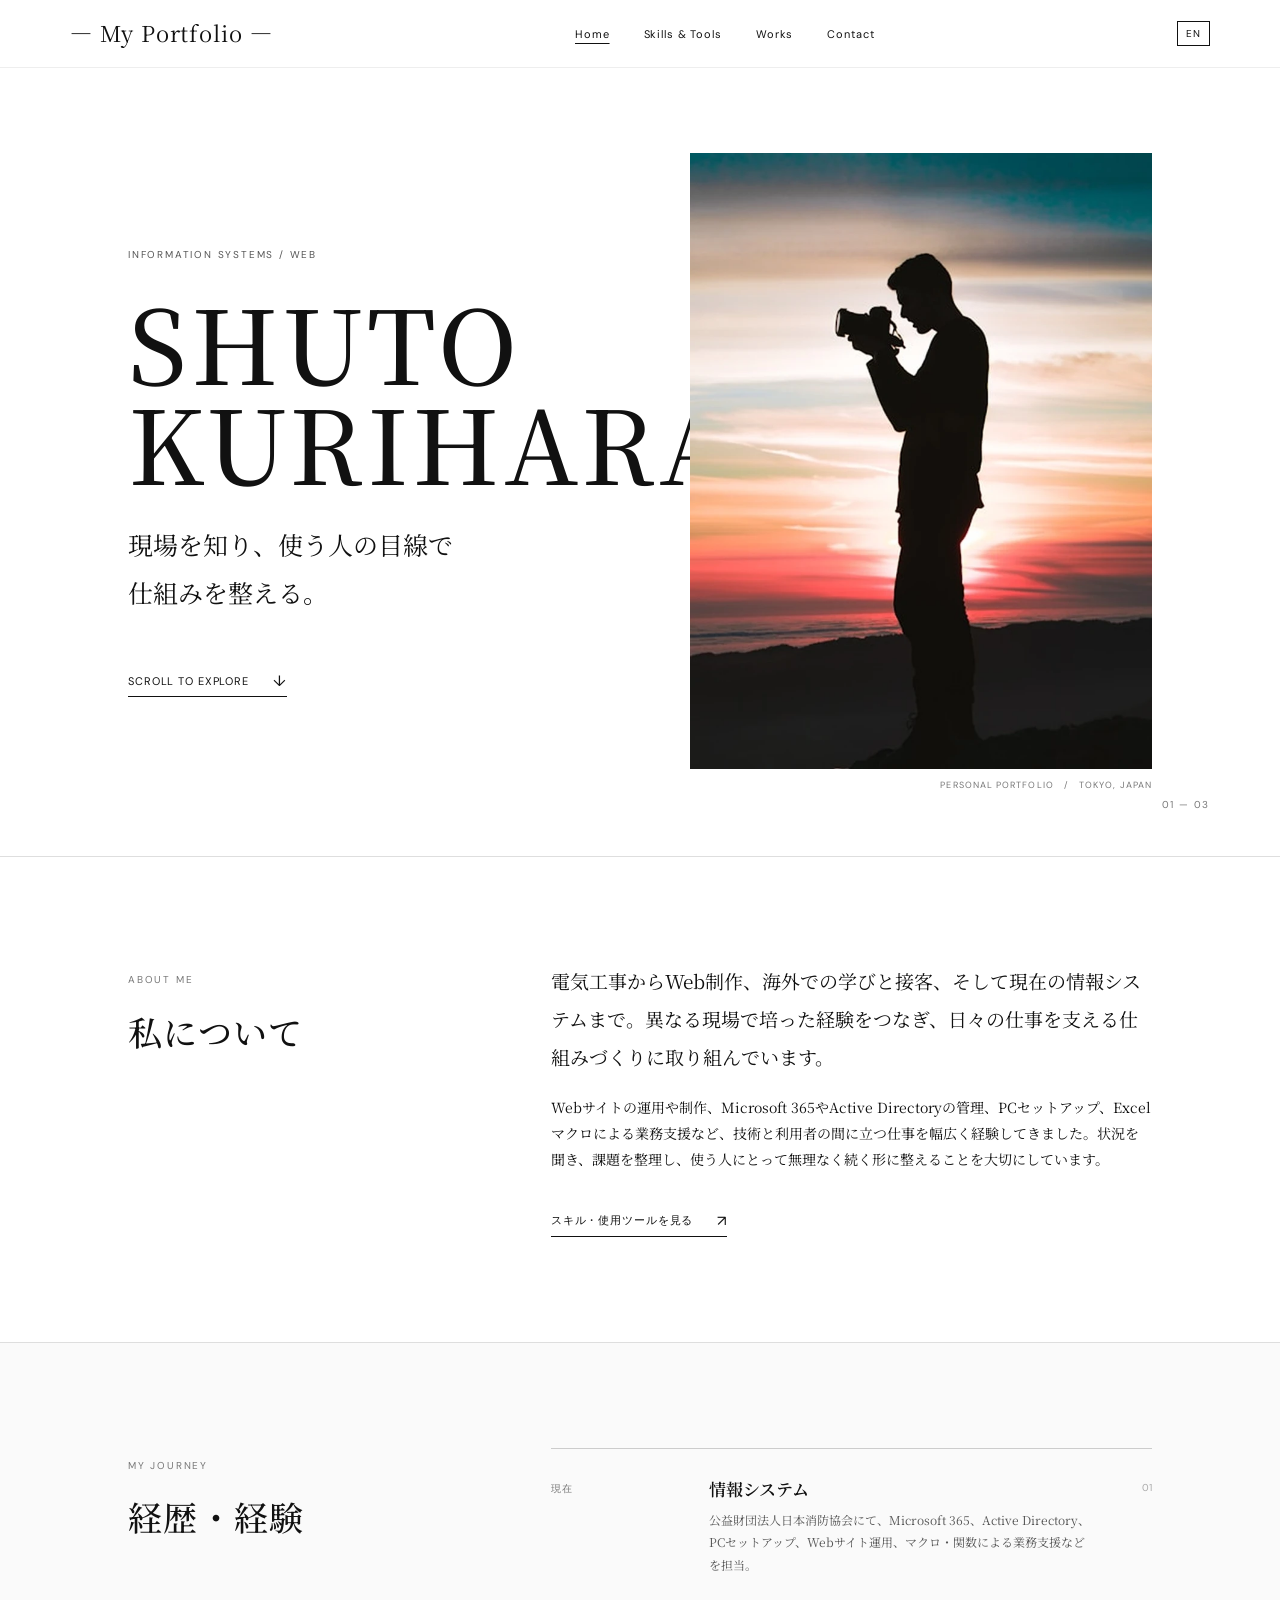
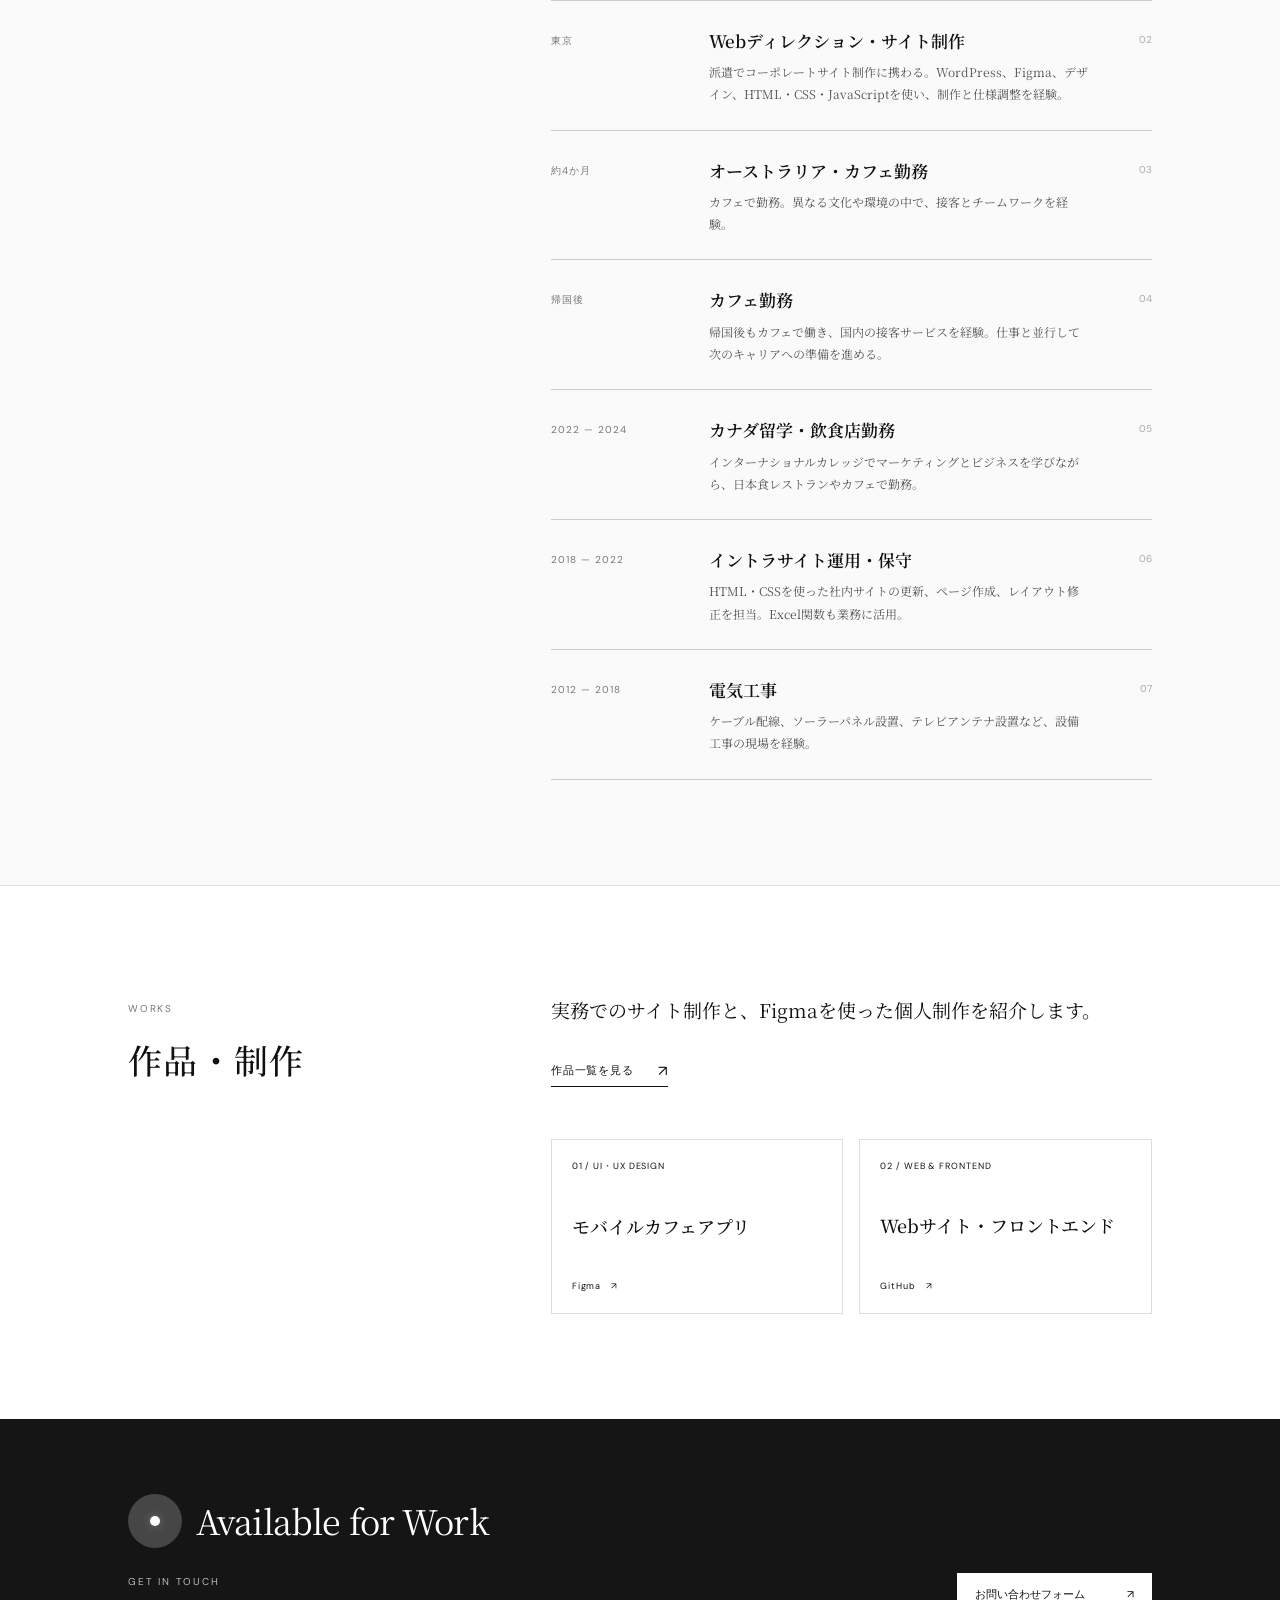
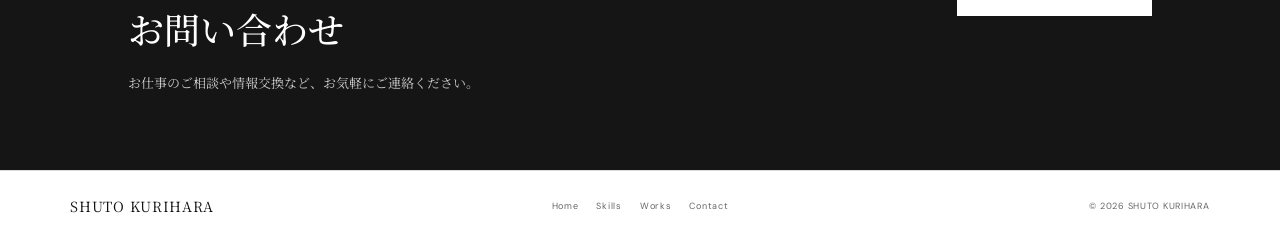
==== commit c5c5ed31: "Refresh homepage stylesheet cache Updated stylesheet version in index.html." ====
--- a/index.html
+++ b/index.html
@@ -5,7 +5,7 @@
   <meta name="theme-color" content="#fff"><meta name="description" content="栗原脩杜のポートフォリオ。電気工事、Webサイト運用、海外での学びと接客、Webディレクション、情報システムの経験を紹介します。">
   <meta property="og:type" content="website"><meta property="og:locale" content="ja_JP"><meta property="og:site_name" content="SHUTO KURIHARA — Portfolio"><meta property="og:title" content="栗原脩杜 — Portfolio"><meta property="og:description" content="現場を知り、使う人の目線で仕組みを整える。栗原脩杜のポートフォリオ。"><meta property="og:image" content="https://shuto-kurihara.github.io/portfolio-website/hero-photo.webp"><meta name="twitter:card" content="summary_large_image"><link rel="canonical" href="https://shuto-kurihara.github.io/portfolio-website/"><link rel="alternate" hreflang="ja" href="https://shuto-kurihara.github.io/portfolio-website/"><link rel="alternate" hreflang="en" href="https://shuto-kurihara.github.io/portfolio-website/index-en.html"><link rel="alternate" hreflang="x-default" href="https://shuto-kurihara.github.io/portfolio-website/">
   <title>栗原脩杜 | 情報システム・Web制作 ポートフォリオ</title>
-  <link rel="icon" href="favicon.svg" type="image/svg+xml"><link rel="stylesheet" href="style.css?v=20261025">
+  <link rel="icon" href="favicon.svg" type="image/svg+xml"><link rel="stylesheet" href="style.css?v=20261025b">
   <script type="application/ld+json">{"@context":"https://schema.org","@type":"Person","name":"栗原脩杜","alternateName":"Shuto Kurihara","jobTitle":"情報システム・Web制作","description":"電気工事、Webサイト運用、Webディレクション、情報システムの実務経験を持つ。","url":"https://shuto-kurihara.github.io/portfolio-website/","sameAs":["https://github.com/Shuto-Kurihara"],"knowsAbout":["情報システム","Webディレクション","Web制作","Microsoft 365","Active Directory","HTML","CSS","JavaScript","Figma","電気工事"]}</script>
 </head>
 <body>
--- a/style.css
+++ b/style.css
@@ -1,5 +1,5 @@
 @import url('https://fonts.googleapis.com/css2?family=DM+Sans:wght@400;500;600&family=Noto+Serif+JP:wght@400;500;600;700;800&display=swap');
-:root{--ink:#111;--muted:#777;--line:#dedede;--accent:#a44f37;--serif:'Noto Serif JP',Georgia,serif;--sans:'DM Sans',Arial,sans-serif}*{box-sizing:border-box}html{scroll-behavior:smooth;scroll-padding-top:84px}body{margin:0;background:#fff;color:var(--ink);font-family:var(--serif);font-weight:400;line-height:1.85}a{color:inherit}.skip-link{position:absolute;left:-9999px;top:8px;background:#fff;padding:10px;z-index:20}.skip-link:focus{left:8px}a:focus-visible,button:focus-visible{outline:2px solid var(--accent);outline-offset:4px}.site-header{height:68px;display:flex;align-items:center;justify-content:space-between;padding:0 5.5%;border-bottom:1px solid #eee;position:sticky;top:0;z-index:20;background:#fff;transition:box-shadow .25s ease}.site-header.is-scrolled{box-shadow:0 5px 18px rgba(0,0,0,.07)}.wordmark{font-size:22px;text-decoration:none;letter-spacing:.04em}.main-nav{display:flex;gap:34px;font:11px var(--sans);letter-spacing:.08em}.main-nav a,.site-footer nav a{color:inherit;text-decoration:none}.main-nav a:hover,.site-footer a:hover{color:var(--accent)}.main-nav [aria-current=page]{text-decoration:underline;text-underline-offset:5px}.language-switch{flex:none;font:10px var(--sans);letter-spacing:.08em;text-decoration:none;border:1px solid currentColor;padding:5px 8px}.language-switch:hover{color:var(--accent)}.menu-toggle,.mobile-nav{display:none}.hero{min-height:730px;padding:85px 10% 64px;display:grid;grid-template-columns:minmax(0,1.05fr) minmax(300px,.95fr);align-items:center;gap:5%;position:relative}.hero-name{padding:25px 0}.eyebrow{display:block;font:10px var(--sans);letter-spacing:.18em;color:#555}.hero h1{font-size:clamp(72px,10.6vw,156px);line-height:.98;letter-spacing:.035em;font-weight:500;margin:30px 0 30px}.hero-name>p{font-size:clamp(18px,2vw,25px);line-height:1.9;margin:0 0 32px}.hero-image{margin:0;max-width:520px;justify-self:end;width:100%}.hero-image img{display:block;width:100%;height:auto;max-height:620px;object-fit:cover;object-position:center}.hero-image figcaption{font:9px var(--sans);letter-spacing:.12em;text-align:right;color:var(--muted);padding-top:10px}.arrow-link{display:inline-flex;align-items:center;gap:24px;font:11px var(--sans);letter-spacing:.08em;text-decoration:none;border-bottom:1px solid currentColor;padding:5px 0}.arrow-link span{font-size:15px}.hero .arrow-link{margin-top:18px}.hero-index{position:absolute;right:5.5%;bottom:45px;font:10px var(--sans);letter-spacing:.14em;color:var(--muted)}.section{padding:105px 10%;border-top:1px solid var(--line);display:grid;grid-template-columns:.55fr 1fr;gap:9%}.section-label span{font:10px var(--sans);letter-spacing:.18em;color:var(--muted)}.section-label h2{font-size:34px;font-weight:500;letter-spacing:.04em;margin:9px 0}.about-copy{max-width:760px}.about-copy p,.teaser-copy p{font-size:14px}.about-copy .lead,.teaser-copy .lead{font-size:19px;line-height:2;margin-top:0}.about-copy .arrow-link{margin-top:19px}.dark-link{color:var(--ink)}.journey{background:#fafafa}.timeline{border-top:1px solid #ccc}.timeline-entry{display:grid;grid-template-columns:130px 1fr 34px;gap:28px;padding:24px 0;border-bottom:1px solid #ccc}.period{font:10px var(--sans);letter-spacing:.1em;color:var(--muted);padding-top:9px}.timeline-entry h3{font-size:17px;font-weight:600;margin:0 0 5px}.timeline-entry p{font-size:12px;color:#555;margin:0;max-width:680px}.entry-mark{font:10px var(--sans);color:#aaa;padding-top:8px;text-align:right}.work-teaser{grid-template-columns:.55fr 1fr;row-gap:38px}.teaser-copy .arrow-link{margin-top:8px}.work-cards{grid-column:2;display:grid;grid-template-columns:1fr 1fr;gap:16px}.work-card{min-height:175px;padding:20px;border:1px solid var(--line);display:flex;flex-direction:column;justify-content:space-between;text-decoration:none;transition:background .2s,color .2s}.work-card:hover{background:#171717;color:white}.work-card span{font:9px var(--sans);letter-spacing:.1em}.work-card strong{font-size:18px;font-weight:500}.contact{display:block;background:#151515;color:white;border:0;padding-top:75px;padding-bottom:75px}.contact-inner{display:flex;justify-content:space-between;align-items:center;gap:35px}.availability{display:flex;align-items:center;gap:14px;margin:0 0 27px;font:clamp(22px,2.7vw,34px)/1.2 var(--serif);letter-spacing:-.025em}.availability-mark{position:relative;display:grid;place-items:center;flex:none;width:54px;height:54px;border-radius:50%;background:rgba(255,255,255,.09)}.availability-mark:before{content:"";position:absolute;inset:0;border-radius:50%;background:rgba(255,255,255,.13);animation:availability-pulse 2.8s ease-out infinite}.availability-dot{position:relative;z-index:1;width:10px;height:10px;border-radius:50%;background:#fff;box-shadow:0 0 10px rgba(255,255,255,.28)}@keyframes availability-pulse{0%{transform:scale(.72);opacity:.55}75%,100%{transform:scale(1.16);opacity:0}}.page-loader{display:none}html.has-page-loader .page-loader{position:fixed;inset:0;z-index:1000;display:flex;flex-direction:column;align-items:center;justify-content:center;gap:24px;background:#101010;color:#fff}.loader-name{font:13px var(--sans);letter-spacing:.22em}.loader-track{width:132px;height:1px;background:rgba(255,255,255,.2);overflow:hidden}.loader-track>span{display:block;width:0;height:100%;background:#fff;animation:loader-progress .72s cubic-bezier(.4,0,.2,1) forwards}@keyframes loader-progress{to{width:100%}}html.is-loaded .page-loader{opacity:0;visibility:hidden;transition:opacity .4s ease,visibility 0s linear .4s}html.has-page-loader:not(.is-loaded){overflow:hidden}.contact .eyebrow{color:#bbb}.contact-copy{max-width:690px}.contact h2{font-size:36px;font-weight:500;margin:8px 0}.contact p{font-size:13px;color:#ccc;margin:0}.contact-button{display:inline-flex;align-items:center;gap:42px;background:white;color:#111;padding:14px 18px;font:11px var(--sans);text-decoration:none;white-space:nowrap}.contact-button:hover{background:#eee}.site-footer{display:grid;grid-template-columns:1fr auto 1fr;align-items:center;gap:22px;padding:25px 5.5%;font:9px var(--sans);letter-spacing:.08em;color:#666;border-top:1px solid #ddd}.footer-name{text-decoration:none;color:#111;font:14px var(--serif);letter-spacing:.05em}.site-footer nav{display:flex;gap:18px}.site-footer>span{text-align:right}.subpage{max-width:1120px;margin:0 auto;padding:90px 7% 110px}.page-heading{padding-bottom:54px;border-bottom:1px solid var(--ink)}.page-heading h1{font-size:clamp(38px,6vw,70px);font-weight:500;letter-spacing:.04em;margin:14px 0}.page-heading p{font-size:14px;color:#555;max-width:700px;margin:0}.skill-groups{border-top:1px solid var(--line)}.skill-group{display:grid;grid-template-columns:.65fr 1fr;gap:9%;padding:35px 0;border-bottom:1px solid var(--line)}.skill-category{display:flex;gap:18px;align-items:flex-start}.skill-category>span{font:10px var(--sans);color:var(--muted);padding-top:13px}.skill-category h2{font-size:22px;font-weight:500;margin:0}.skill-detail>p{font-size:13px;color:#555;margin:0 0 16px}.skill-list{padding:0;margin:0;list-style:none}.skill-list li{display:grid;grid-template-columns:190px 1fr;gap:15px;padding:10px 0;border-top:1px solid #eee;font-size:12px}.skill-list strong{font-weight:600}.skill-list span{color:#666}.closing-note{margin-top:65px;padding:28px 32px;background:#f7f7f7;display:grid;grid-template-columns:.4fr 1fr;gap:6%}.closing-note p{font-size:13px;margin:0}.projects{margin-top:12px}.project{display:grid;grid-template-columns:38px 1fr .8fr;gap:28px;padding:35px 0;border-bottom:1px solid var(--line);align-items:center}.project-number{font:11px var(--sans);color:var(--muted);align-self:start;padding-top:4px}.project-copy h2{font-size:25px;font-weight:500;margin:8px 0}.project-copy>p{font-size:13px;color:#555;line-height:2}.project-meta{display:flex;gap:18px;flex-wrap:wrap;padding:12px 0 15px;border-top:1px solid #eee;font:10px var(--sans);color:#666}.project-copy .arrow-link{margin:5px 18px 5px 0;font-size:10px}.project-art{min-height:230px;display:flex;flex-direction:column;justify-content:center;align-items:center;text-align:center;gap:18px;background:#f1eee8;color:#26231e;font-size:36px;font-weight:500;line-height:1.25}.project-art .art-sub{font:9px var(--sans);letter-spacing:.17em}.art-cafe{background:#e7e0d5;color:#563626}.art-code{background:#202020;color:#f5f5f2;font-family:monospace}.art-editorial{background:#eee;color:#222;letter-spacing:.12em}.works-footnote{font-size:10px;color:var(--muted);margin-top:22px}@media(max-width:800px){.site-header{height:60px;padding:0 20px;background:#111;color:white;border:0}.wordmark{font-size:18px}.main-nav{display:none}.language-switch{margin-left:auto;margin-right:14px}.menu-toggle{display:flex;width:28px;height:30px;flex-direction:column;justify-content:center;gap:6px;border:0;background:none;padding:3px;cursor:pointer}.menu-toggle span{height:1px;width:21px;background:currentColor}.mobile-nav:not([hidden]){display:flex;position:absolute;top:60px;left:0;right:0;background:#111;padding:9px 22px 20px;flex-direction:column;gap:11px;font:12px var(--sans);letter-spacing:.06em}.mobile-nav a{text-decoration:none;padding:7px 0;border-bottom:1px solid #333}.hero{min-height:0;padding:45px 22px 72px;display:flex;flex-direction:column;align-items:stretch;gap:48px}.hero-name{padding:0}.hero h1{font-size:clamp(66px,19vw,112px);line-height:.96;margin:18px 0 22px;letter-spacing:.005em;overflow-wrap:anywhere}.hero-name>p{font-size:17px;margin-bottom:14px}.hero .arrow-link{margin-top:12px}.hero-image{width:100%;max-width:none;margin:0}.hero-image img{max-height:none;width:100%;height:auto;aspect-ratio:4/5;object-fit:cover}.hero-index{right:22px;bottom:27px}.section{padding:65px 23px;display:block}.section-label{margin-bottom:24px}.section-label h2{font-size:28px}.about-copy .lead,.teaser-copy .lead{font-size:17px}.about-copy p,.teaser-copy p{font-size:13px}.timeline-entry{grid-template-columns:76px 1fr 20px;gap:12px;padding:20px 0}.timeline-entry h3{font-size:15px}.timeline-entry p{font-size:11px}.period{font-size:9px}.entry-mark{font-size:9px}.work-teaser{display:block}.work-cards{margin-top:25px;grid-template-columns:1fr 1fr;gap:10px}.work-card{min-height:145px;padding:13px}.work-card strong{font-size:15px}.work-card span{font-size:8px}.contact-inner{display:block}.availability{font-size:24px;margin-bottom:24px}.contact-copy{margin-bottom:26px}.contact h2{font-size:31px}.contact-button{margin-top:24px}.site-footer{grid-template-columns:1fr 1fr;gap:15px;padding:20px}.site-footer nav{grid-column:1/-1;grid-row:2}.site-footer>span{text-align:right}.subpage{padding:60px 23px 75px}.page-heading{padding-bottom:35px}.page-heading h1{font-size:39px}.page-heading p{font-size:12px}.skill-group{display:block;padding:26px 0}.skill-category{margin-bottom:15px}.skill-category h2{font-size:19px}.skill-detail>p{font-size:12px}.skill-list li{grid-template-columns:115px 1fr;gap:10px;font-size:11px}.closing-note{display:block;margin-top:40px;padding:22px}.closing-note p{font-size:12px;margin-top:12px}.project{grid-template-columns:24px 1fr;gap:12px;padding:28px 0}.project-copy h2{font-size:21px}.project-copy>p{font-size:12px}.project-art{grid-column:2;min-height:190px;margin-top:6px}.project-copy .arrow-link{display:flex;width:max-content}.project-meta{font-size:9px}}@media(prefers-reduced-motion:reduce){html{scroll-behavior:auto}*,*::before,*::after{transition-duration:.01ms!important}}
+:root{--ink:#111;--muted:#777;--line:#dedede;--accent:#a44f37;--serif:'Noto Serif JP',Georgia,serif;--sans:'DM Sans',Arial,sans-serif}*{box-sizing:border-box}html{scroll-behavior:smooth;scroll-padding-top:84px}body{margin:0;background:#fff;color:var(--ink);font-family:var(--serif);font-weight:400;line-height:1.85}a{color:inherit}.skip-link{position:absolute;left:-9999px;top:8px;background:#fff;padding:10px;z-index:20}.skip-link:focus{left:8px}a:focus-visible,button:focus-visible{outline:2px solid var(--accent);outline-offset:4px}.site-header{height:68px;display:flex;align-items:center;justify-content:space-between;padding:0 5.5%;border-bottom:1px solid #eee;position:sticky;top:0;z-index:20;background:#fff;transition:box-shadow .25s ease}.site-header.is-scrolled{box-shadow:0 5px 18px rgba(0,0,0,.07)}.wordmark{font-size:22px;text-decoration:none;letter-spacing:.04em}.main-nav{display:flex;gap:34px;font:11px var(--sans);letter-spacing:.08em}.main-nav a,.site-footer nav a{color:inherit;text-decoration:none}.main-nav a:hover,.site-footer a:hover{color:var(--accent)}.main-nav [aria-current=page]{text-decoration:underline;text-underline-offset:5px}.language-switch{flex:none;font:10px var(--sans);letter-spacing:.08em;text-decoration:none;border:1px solid currentColor;padding:5px 8px}.language-switch:hover{color:var(--accent)}.menu-toggle,.mobile-nav{display:none}.hero{min-height:730px;padding:85px 10% 64px;display:grid;grid-template-columns:minmax(0,1.05fr) minmax(300px,.95fr);align-items:center;gap:5%;position:relative}.hero-name{padding:25px 0}.eyebrow{display:block;font:10px var(--sans);letter-spacing:.18em;color:#555}.hero h1{font-size:clamp(72px,8vw,128px);line-height:.98;letter-spacing:.035em;font-weight:500;margin:30px 0 30px}.hero-name>p{font-size:clamp(18px,2vw,25px);line-height:1.9;margin:0 0 32px}.hero-image{margin:0;max-width:520px;justify-self:end;width:100%}.hero-image img{display:block;width:100%;height:auto;max-height:620px;object-fit:cover;object-position:center}.hero-image figcaption{font:9px var(--sans);letter-spacing:.12em;text-align:right;color:var(--muted);padding-top:10px}.arrow-link{display:inline-flex;align-items:center;gap:24px;font:11px var(--sans);letter-spacing:.08em;text-decoration:none;border-bottom:1px solid currentColor;padding:5px 0}.arrow-link span{font-size:15px}.hero .arrow-link{margin-top:18px}.hero-index{position:absolute;right:5.5%;bottom:45px;font:10px var(--sans);letter-spacing:.14em;color:var(--muted)}.section{padding:105px 10%;border-top:1px solid var(--line);display:grid;grid-template-columns:.55fr 1fr;gap:9%}.section-label span{font:10px var(--sans);letter-spacing:.18em;color:var(--muted)}.section-label h2{font-size:34px;font-weight:500;letter-spacing:.04em;margin:9px 0}.about-copy{max-width:760px}.about-copy p,.teaser-copy p{font-size:14px}.about-copy .lead,.teaser-copy .lead{font-size:19px;line-height:2;margin-top:0}.about-copy .arrow-link{margin-top:19px}.dark-link{color:var(--ink)}.journey{background:#fafafa}.timeline{border-top:1px solid #ccc}.timeline-entry{display:grid;grid-template-columns:130px 1fr 34px;gap:28px;padding:24px 0;border-bottom:1px solid #ccc}.period{font:10px var(--sans);letter-spacing:.1em;color:var(--muted);padding-top:9px}.timeline-entry h3{font-size:17px;font-weight:600;margin:0 0 5px}.timeline-entry p{font-size:12px;color:#555;margin:0;max-width:680px}.entry-mark{font:10px var(--sans);color:#aaa;padding-top:8px;text-align:right}.work-teaser{grid-template-columns:.55fr 1fr;row-gap:38px}.teaser-copy .arrow-link{margin-top:8px}.work-cards{grid-column:2;display:grid;grid-template-columns:1fr 1fr;gap:16px}.work-card{min-height:175px;padding:20px;border:1px solid var(--line);display:flex;flex-direction:column;justify-content:space-between;text-decoration:none;transition:background .2s,color .2s}.work-card:hover{background:#171717;color:white}.work-card span{font:9px var(--sans);letter-spacing:.1em}.work-card strong{font-size:18px;font-weight:500}.contact{display:block;background:#151515;color:white;border:0;padding-top:75px;padding-bottom:75px}.contact-inner{display:flex;justify-content:space-between;align-items:center;gap:35px}.availability{display:flex;align-items:center;gap:14px;margin:0 0 27px;font:clamp(22px,2.7vw,34px)/1.2 var(--serif);letter-spacing:-.025em}.availability-mark{position:relative;display:grid;place-items:center;flex:none;width:54px;height:54px;border-radius:50%;background:rgba(255,255,255,.09)}.availability-mark:before{content:"";position:absolute;inset:0;border-radius:50%;background:rgba(255,255,255,.13);animation:availability-pulse 2.8s ease-out infinite}.availability-dot{position:relative;z-index:1;width:10px;height:10px;border-radius:50%;background:#fff;box-shadow:0 0 10px rgba(255,255,255,.28)}@keyframes availability-pulse{0%{transform:scale(.72);opacity:.55}75%,100%{transform:scale(1.16);opacity:0}}.page-loader{display:none}html.has-page-loader .page-loader{position:fixed;inset:0;z-index:1000;display:flex;flex-direction:column;align-items:center;justify-content:center;gap:24px;background:#101010;color:#fff}.loader-name{font:13px var(--sans);letter-spacing:.22em}.loader-track{width:132px;height:1px;background:rgba(255,255,255,.2);overflow:hidden}.loader-track>span{display:block;width:0;height:100%;background:#fff;animation:loader-progress .72s cubic-bezier(.4,0,.2,1) forwards}@keyframes loader-progress{to{width:100%}}html.is-loaded .page-loader{opacity:0;visibility:hidden;transition:opacity .4s ease,visibility 0s linear .4s}html.has-page-loader:not(.is-loaded){overflow:hidden}.contact .eyebrow{color:#bbb}.contact-copy{max-width:690px}.contact h2{font-size:36px;font-weight:500;margin:8px 0}.contact p{font-size:13px;color:#ccc;margin:0}.contact-button{display:inline-flex;align-items:center;gap:42px;background:white;color:#111;padding:14px 18px;font:11px var(--sans);text-decoration:none;white-space:nowrap}.contact-button:hover{background:#eee}.site-footer{display:grid;grid-template-columns:1fr auto 1fr;align-items:center;gap:22px;padding:25px 5.5%;font:9px var(--sans);letter-spacing:.08em;color:#666;border-top:1px solid #ddd}.footer-name{text-decoration:none;color:#111;font:14px var(--serif);letter-spacing:.05em}.site-footer nav{display:flex;gap:18px}.site-footer>span{text-align:right}.subpage{max-width:1120px;margin:0 auto;padding:90px 7% 110px}.page-heading{padding-bottom:54px;border-bottom:1px solid var(--ink)}.page-heading h1{font-size:clamp(38px,6vw,70px);font-weight:500;letter-spacing:.04em;margin:14px 0}.page-heading p{font-size:14px;color:#555;max-width:700px;margin:0}.skill-groups{border-top:1px solid var(--line)}.skill-group{display:grid;grid-template-columns:.65fr 1fr;gap:9%;padding:35px 0;border-bottom:1px solid var(--line)}.skill-category{display:flex;gap:18px;align-items:flex-start}.skill-category>span{font:10px var(--sans);color:var(--muted);padding-top:13px}.skill-category h2{font-size:22px;font-weight:500;margin:0}.skill-detail>p{font-size:13px;color:#555;margin:0 0 16px}.skill-list{padding:0;margin:0;list-style:none}.skill-list li{display:grid;grid-template-columns:190px 1fr;gap:15px;padding:10px 0;border-top:1px solid #eee;font-size:12px}.skill-list strong{font-weight:600}.skill-list span{color:#666}.closing-note{margin-top:65px;padding:28px 32px;background:#f7f7f7;display:grid;grid-template-columns:.4fr 1fr;gap:6%}.closing-note p{font-size:13px;margin:0}.projects{margin-top:12px}.project{display:grid;grid-template-columns:38px 1fr .8fr;gap:28px;padding:35px 0;border-bottom:1px solid var(--line);align-items:center}.project-number{font:11px var(--sans);color:var(--muted);align-self:start;padding-top:4px}.project-copy h2{font-size:25px;font-weight:500;margin:8px 0}.project-copy>p{font-size:13px;color:#555;line-height:2}.project-meta{display:flex;gap:18px;flex-wrap:wrap;padding:12px 0 15px;border-top:1px solid #eee;font:10px var(--sans);color:#666}.project-copy .arrow-link{margin:5px 18px 5px 0;font-size:10px}.project-art{min-height:230px;display:flex;flex-direction:column;justify-content:center;align-items:center;text-align:center;gap:18px;background:#f1eee8;color:#26231e;font-size:36px;font-weight:500;line-height:1.25}.project-art .art-sub{font:9px var(--sans);letter-spacing:.17em}.art-cafe{background:#e7e0d5;color:#563626}.art-code{background:#202020;color:#f5f5f2;font-family:monospace}.art-editorial{background:#eee;color:#222;letter-spacing:.12em}.works-footnote{font-size:10px;color:var(--muted);margin-top:22px}@media(max-width:800px){.site-header{height:60px;padding:0 20px;background:#111;color:white;border:0}.wordmark{font-size:18px}.main-nav{display:none}.language-switch{margin-left:auto;margin-right:14px}.menu-toggle{display:flex;width:28px;height:30px;flex-direction:column;justify-content:center;gap:6px;border:0;background:none;padding:3px;cursor:pointer}.menu-toggle span{height:1px;width:21px;background:currentColor}.mobile-nav:not([hidden]){display:flex;position:absolute;top:60px;left:0;right:0;background:#111;padding:9px 22px 20px;flex-direction:column;gap:11px;font:12px var(--sans);letter-spacing:.06em}.mobile-nav a{text-decoration:none;padding:7px 0;border-bottom:1px solid #333}.hero{min-height:0;padding:45px 22px 72px;display:flex;flex-direction:column;align-items:stretch;gap:48px}.hero-name{padding:0}.hero h1{font-size:clamp(66px,19vw,112px);line-height:.96;margin:18px 0 22px;letter-spacing:.005em;overflow-wrap:anywhere}.hero-name>p{font-size:17px;margin-bottom:14px}.hero .arrow-link{margin-top:12px}.hero-image{width:100%;max-width:none;margin:0}.hero-image img{max-height:none;width:100%;height:auto;aspect-ratio:4/5;object-fit:cover}.hero-index{right:22px;bottom:27px}.section{padding:65px 23px;display:block}.section-label{margin-bottom:24px}.section-label h2{font-size:28px}.about-copy .lead,.teaser-copy .lead{font-size:17px}.about-copy p,.teaser-copy p{font-size:13px}.timeline-entry{grid-template-columns:76px 1fr 20px;gap:12px;padding:20px 0}.timeline-entry h3{font-size:15px}.timeline-entry p{font-size:11px}.period{font-size:9px}.entry-mark{font-size:9px}.work-teaser{display:block}.work-cards{margin-top:25px;grid-template-columns:1fr 1fr;gap:10px}.work-card{min-height:145px;padding:13px}.work-card strong{font-size:15px}.work-card span{font-size:8px}.contact-inner{display:block}.availability{font-size:24px;margin-bottom:24px}.contact-copy{margin-bottom:26px}.contact h2{font-size:31px}.contact-button{margin-top:24px}.site-footer{grid-template-columns:1fr 1fr;gap:15px;padding:20px}.site-footer nav{grid-column:1/-1;grid-row:2}.site-footer>span{text-align:right}.subpage{padding:60px 23px 75px}.page-heading{padding-bottom:35px}.page-heading h1{font-size:39px}.page-heading p{font-size:12px}.skill-group{display:block;padding:26px 0}.skill-category{margin-bottom:15px}.skill-category h2{font-size:19px}.skill-detail>p{font-size:12px}.skill-list li{grid-template-columns:115px 1fr;gap:10px;font-size:11px}.closing-note{display:block;margin-top:40px;padding:22px}.closing-note p{font-size:12px;margin-top:12px}.project{grid-template-columns:24px 1fr;gap:12px;padding:28px 0}.project-copy h2{font-size:21px}.project-copy>p{font-size:12px}.project-art{grid-column:2;min-height:190px;margin-top:6px}.project-copy .arrow-link{display:flex;width:max-content}.project-meta{font-size:9px}}@media(prefers-reduced-motion:reduce){html{scroll-behavior:auto}*,*::before,*::after{transition-duration:.01ms!important}}
 
 html.js-reveal .reveal{opacity:0;transform:translateY(14px);transition:opacity .7s cubic-bezier(.2,.65,.3,1),transform .7s cubic-bezier(.2,.65,.3,1);transition-delay:var(--reveal-delay,0ms)}html.js-reveal .reveal.is-visible{opacity:1;transform:translateY(0)}@media(prefers-reduced-motion:reduce){html.js-reveal .reveal{opacity:1;transform:none;transition:none}}
 @media(prefers-reduced-motion:reduce){.availability-mark:before,.loader-track>span{animation:none!important}html.has-page-loader .page-loader{display:none!important}html.has-page-loader:not(.is-loaded){overflow:auto}}
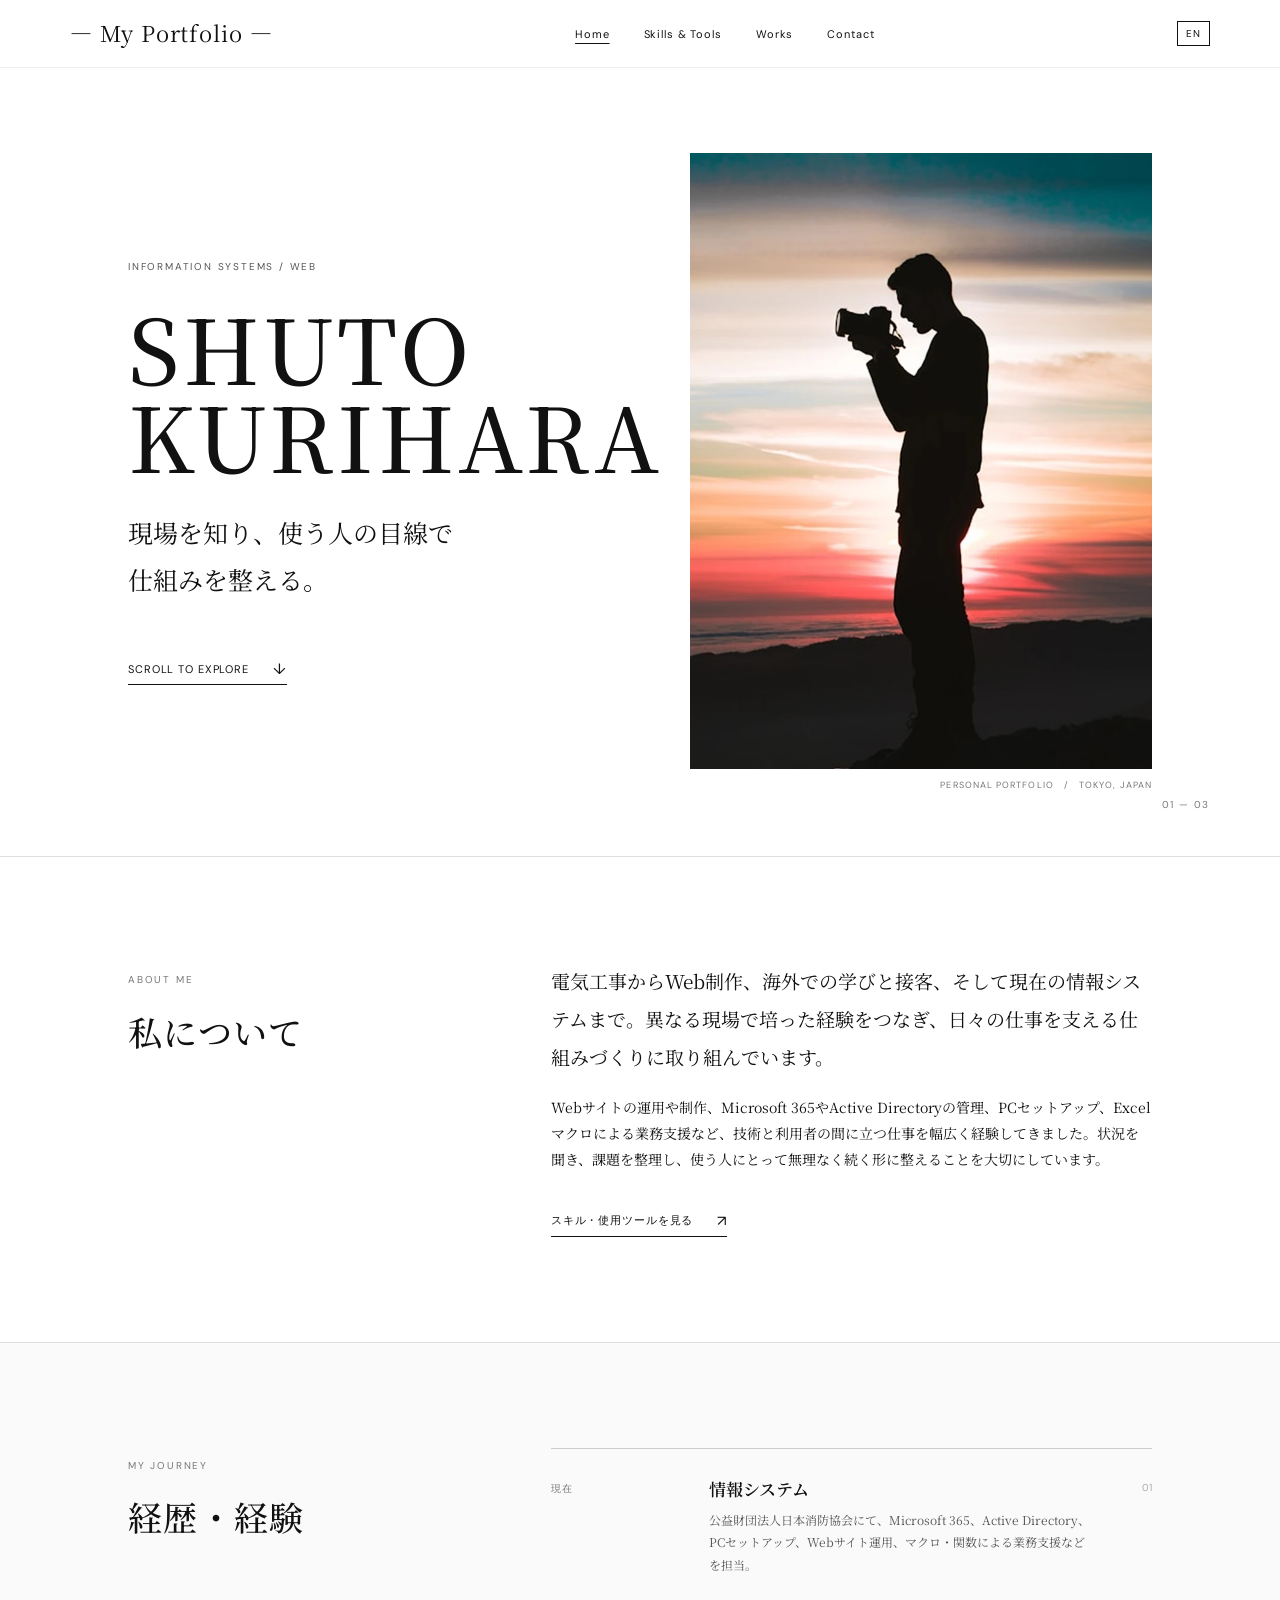
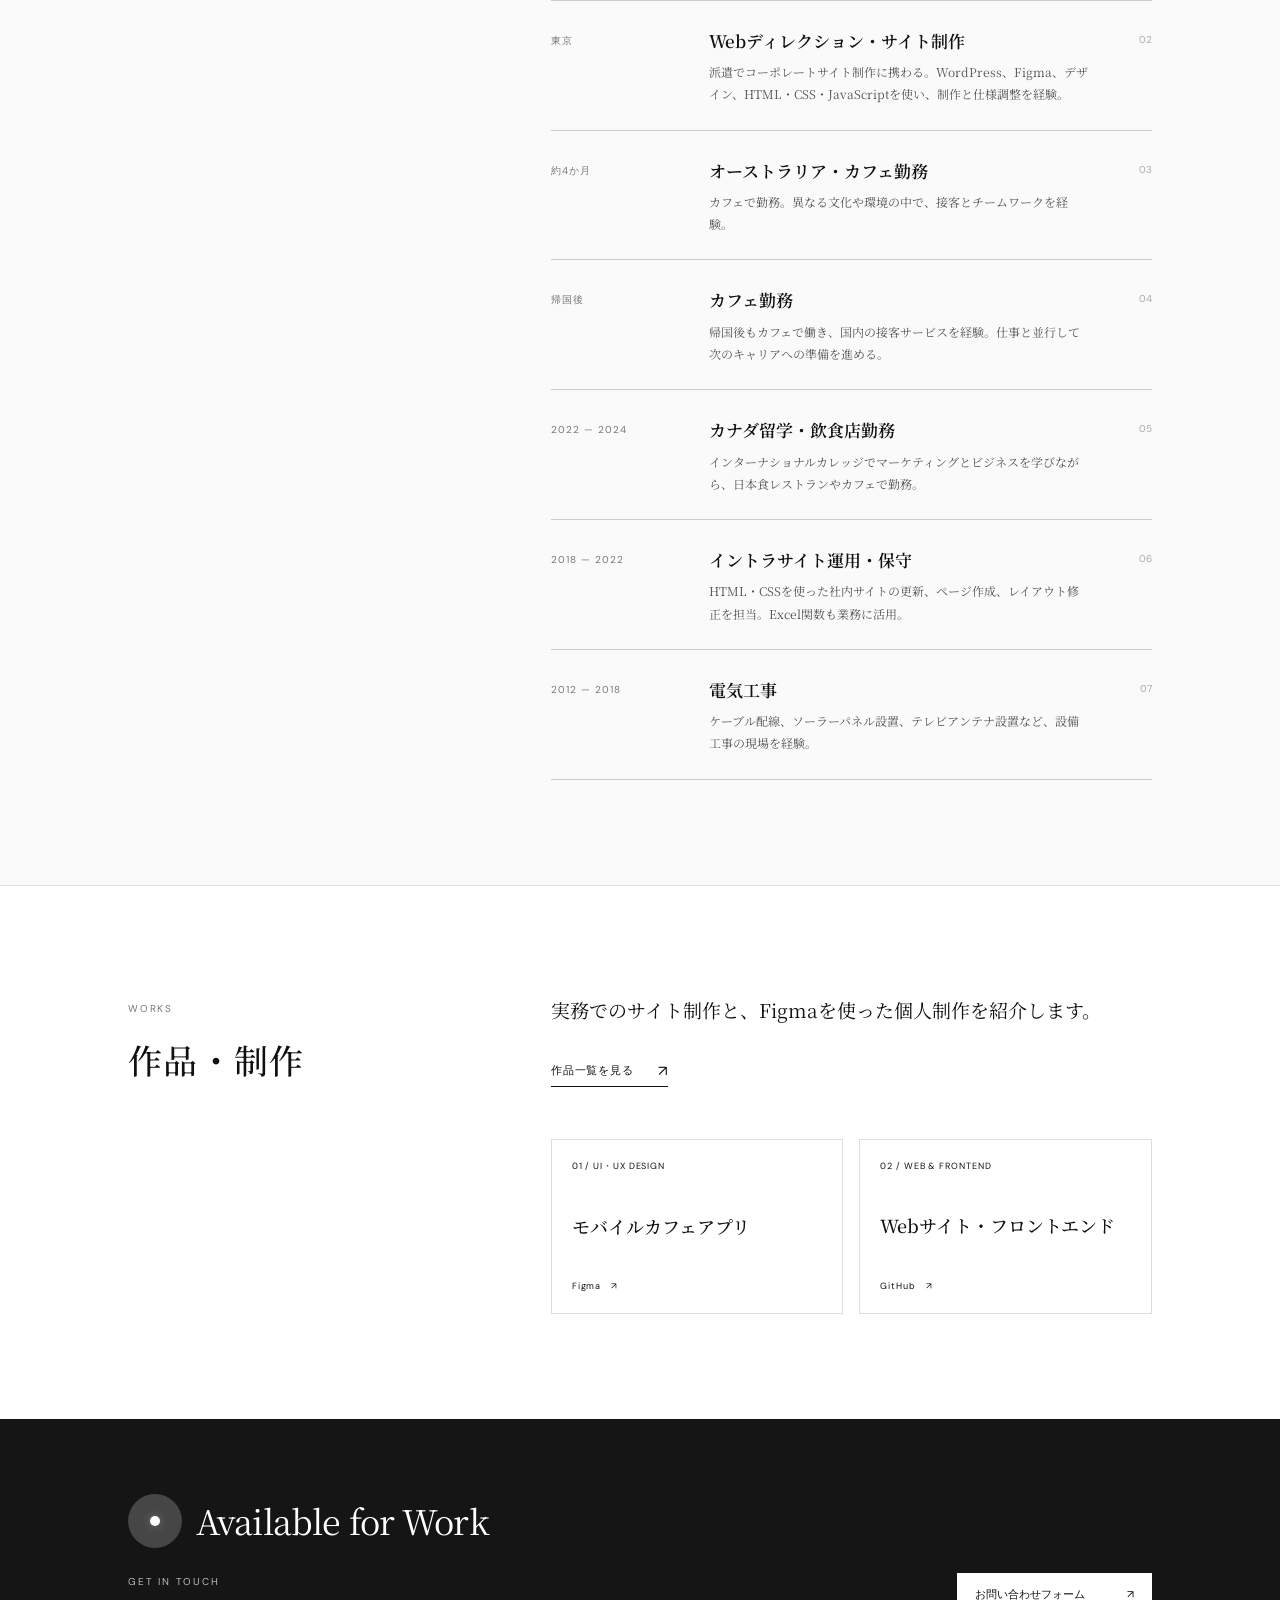
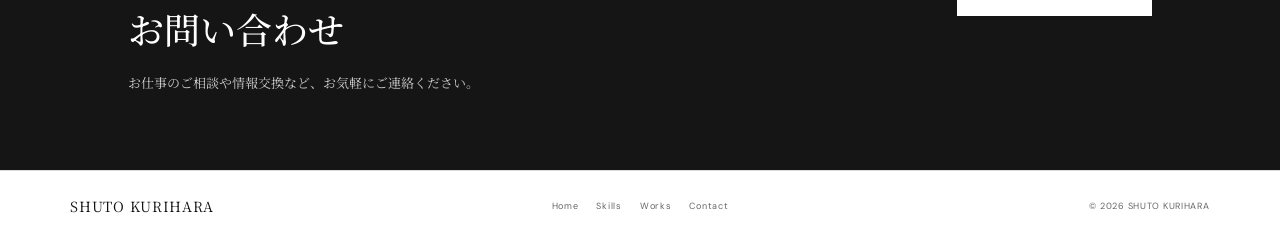
==== commit 995f1605: "Refresh Japanese homepage stylesheet cache Updated stylesheet version in the link tag." ====
--- a/index.html
+++ b/index.html
@@ -5,7 +5,7 @@
   <meta name="theme-color" content="#fff"><meta name="description" content="栗原脩杜のポートフォリオ。電気工事、Webサイト運用、海外での学びと接客、Webディレクション、情報システムの経験を紹介します。">
   <meta property="og:type" content="website"><meta property="og:locale" content="ja_JP"><meta property="og:site_name" content="SHUTO KURIHARA — Portfolio"><meta property="og:title" content="栗原脩杜 — Portfolio"><meta property="og:description" content="現場を知り、使う人の目線で仕組みを整える。栗原脩杜のポートフォリオ。"><meta property="og:image" content="https://shuto-kurihara.github.io/portfolio-website/hero-photo.webp"><meta name="twitter:card" content="summary_large_image"><link rel="canonical" href="https://shuto-kurihara.github.io/portfolio-website/"><link rel="alternate" hreflang="ja" href="https://shuto-kurihara.github.io/portfolio-website/"><link rel="alternate" hreflang="en" href="https://shuto-kurihara.github.io/portfolio-website/index-en.html"><link rel="alternate" hreflang="x-default" href="https://shuto-kurihara.github.io/portfolio-website/">
   <title>栗原脩杜 | 情報システム・Web制作 ポートフォリオ</title>
-  <link rel="icon" href="favicon.svg" type="image/svg+xml"><link rel="stylesheet" href="style.css?v=20261025b">
+  <link rel="icon" href="favicon.svg" type="image/svg+xml"><link rel="stylesheet" href="style.css?v=20261025c">
   <script type="application/ld+json">{"@context":"https://schema.org","@type":"Person","name":"栗原脩杜","alternateName":"Shuto Kurihara","jobTitle":"情報システム・Web制作","description":"電気工事、Webサイト運用、Webディレクション、情報システムの実務経験を持つ。","url":"https://shuto-kurihara.github.io/portfolio-website/","sameAs":["https://github.com/Shuto-Kurihara"],"knowsAbout":["情報システム","Webディレクション","Web制作","Microsoft 365","Active Directory","HTML","CSS","JavaScript","Figma","電気工事"]}</script>
 </head>
 <body>
--- a/style.css
+++ b/style.css
@@ -1,5 +1,5 @@
 @import url('https://fonts.googleapis.com/css2?family=DM+Sans:wght@400;500;600&family=Noto+Serif+JP:wght@400;500;600;700;800&display=swap');
-:root{--ink:#111;--muted:#777;--line:#dedede;--accent:#a44f37;--serif:'Noto Serif JP',Georgia,serif;--sans:'DM Sans',Arial,sans-serif}*{box-sizing:border-box}html{scroll-behavior:smooth;scroll-padding-top:84px}body{margin:0;background:#fff;color:var(--ink);font-family:var(--serif);font-weight:400;line-height:1.85}a{color:inherit}.skip-link{position:absolute;left:-9999px;top:8px;background:#fff;padding:10px;z-index:20}.skip-link:focus{left:8px}a:focus-visible,button:focus-visible{outline:2px solid var(--accent);outline-offset:4px}.site-header{height:68px;display:flex;align-items:center;justify-content:space-between;padding:0 5.5%;border-bottom:1px solid #eee;position:sticky;top:0;z-index:20;background:#fff;transition:box-shadow .25s ease}.site-header.is-scrolled{box-shadow:0 5px 18px rgba(0,0,0,.07)}.wordmark{font-size:22px;text-decoration:none;letter-spacing:.04em}.main-nav{display:flex;gap:34px;font:11px var(--sans);letter-spacing:.08em}.main-nav a,.site-footer nav a{color:inherit;text-decoration:none}.main-nav a:hover,.site-footer a:hover{color:var(--accent)}.main-nav [aria-current=page]{text-decoration:underline;text-underline-offset:5px}.language-switch{flex:none;font:10px var(--sans);letter-spacing:.08em;text-decoration:none;border:1px solid currentColor;padding:5px 8px}.language-switch:hover{color:var(--accent)}.menu-toggle,.mobile-nav{display:none}.hero{min-height:730px;padding:85px 10% 64px;display:grid;grid-template-columns:minmax(0,1.05fr) minmax(300px,.95fr);align-items:center;gap:5%;position:relative}.hero-name{padding:25px 0}.eyebrow{display:block;font:10px var(--sans);letter-spacing:.18em;color:#555}.hero h1{font-size:clamp(72px,8vw,128px);line-height:.98;letter-spacing:.035em;font-weight:500;margin:30px 0 30px}.hero-name>p{font-size:clamp(18px,2vw,25px);line-height:1.9;margin:0 0 32px}.hero-image{margin:0;max-width:520px;justify-self:end;width:100%}.hero-image img{display:block;width:100%;height:auto;max-height:620px;object-fit:cover;object-position:center}.hero-image figcaption{font:9px var(--sans);letter-spacing:.12em;text-align:right;color:var(--muted);padding-top:10px}.arrow-link{display:inline-flex;align-items:center;gap:24px;font:11px var(--sans);letter-spacing:.08em;text-decoration:none;border-bottom:1px solid currentColor;padding:5px 0}.arrow-link span{font-size:15px}.hero .arrow-link{margin-top:18px}.hero-index{position:absolute;right:5.5%;bottom:45px;font:10px var(--sans);letter-spacing:.14em;color:var(--muted)}.section{padding:105px 10%;border-top:1px solid var(--line);display:grid;grid-template-columns:.55fr 1fr;gap:9%}.section-label span{font:10px var(--sans);letter-spacing:.18em;color:var(--muted)}.section-label h2{font-size:34px;font-weight:500;letter-spacing:.04em;margin:9px 0}.about-copy{max-width:760px}.about-copy p,.teaser-copy p{font-size:14px}.about-copy .lead,.teaser-copy .lead{font-size:19px;line-height:2;margin-top:0}.about-copy .arrow-link{margin-top:19px}.dark-link{color:var(--ink)}.journey{background:#fafafa}.timeline{border-top:1px solid #ccc}.timeline-entry{display:grid;grid-template-columns:130px 1fr 34px;gap:28px;padding:24px 0;border-bottom:1px solid #ccc}.period{font:10px var(--sans);letter-spacing:.1em;color:var(--muted);padding-top:9px}.timeline-entry h3{font-size:17px;font-weight:600;margin:0 0 5px}.timeline-entry p{font-size:12px;color:#555;margin:0;max-width:680px}.entry-mark{font:10px var(--sans);color:#aaa;padding-top:8px;text-align:right}.work-teaser{grid-template-columns:.55fr 1fr;row-gap:38px}.teaser-copy .arrow-link{margin-top:8px}.work-cards{grid-column:2;display:grid;grid-template-columns:1fr 1fr;gap:16px}.work-card{min-height:175px;padding:20px;border:1px solid var(--line);display:flex;flex-direction:column;justify-content:space-between;text-decoration:none;transition:background .2s,color .2s}.work-card:hover{background:#171717;color:white}.work-card span{font:9px var(--sans);letter-spacing:.1em}.work-card strong{font-size:18px;font-weight:500}.contact{display:block;background:#151515;color:white;border:0;padding-top:75px;padding-bottom:75px}.contact-inner{display:flex;justify-content:space-between;align-items:center;gap:35px}.availability{display:flex;align-items:center;gap:14px;margin:0 0 27px;font:clamp(22px,2.7vw,34px)/1.2 var(--serif);letter-spacing:-.025em}.availability-mark{position:relative;display:grid;place-items:center;flex:none;width:54px;height:54px;border-radius:50%;background:rgba(255,255,255,.09)}.availability-mark:before{content:"";position:absolute;inset:0;border-radius:50%;background:rgba(255,255,255,.13);animation:availability-pulse 2.8s ease-out infinite}.availability-dot{position:relative;z-index:1;width:10px;height:10px;border-radius:50%;background:#fff;box-shadow:0 0 10px rgba(255,255,255,.28)}@keyframes availability-pulse{0%{transform:scale(.72);opacity:.55}75%,100%{transform:scale(1.16);opacity:0}}.page-loader{display:none}html.has-page-loader .page-loader{position:fixed;inset:0;z-index:1000;display:flex;flex-direction:column;align-items:center;justify-content:center;gap:24px;background:#101010;color:#fff}.loader-name{font:13px var(--sans);letter-spacing:.22em}.loader-track{width:132px;height:1px;background:rgba(255,255,255,.2);overflow:hidden}.loader-track>span{display:block;width:0;height:100%;background:#fff;animation:loader-progress .72s cubic-bezier(.4,0,.2,1) forwards}@keyframes loader-progress{to{width:100%}}html.is-loaded .page-loader{opacity:0;visibility:hidden;transition:opacity .4s ease,visibility 0s linear .4s}html.has-page-loader:not(.is-loaded){overflow:hidden}.contact .eyebrow{color:#bbb}.contact-copy{max-width:690px}.contact h2{font-size:36px;font-weight:500;margin:8px 0}.contact p{font-size:13px;color:#ccc;margin:0}.contact-button{display:inline-flex;align-items:center;gap:42px;background:white;color:#111;padding:14px 18px;font:11px var(--sans);text-decoration:none;white-space:nowrap}.contact-button:hover{background:#eee}.site-footer{display:grid;grid-template-columns:1fr auto 1fr;align-items:center;gap:22px;padding:25px 5.5%;font:9px var(--sans);letter-spacing:.08em;color:#666;border-top:1px solid #ddd}.footer-name{text-decoration:none;color:#111;font:14px var(--serif);letter-spacing:.05em}.site-footer nav{display:flex;gap:18px}.site-footer>span{text-align:right}.subpage{max-width:1120px;margin:0 auto;padding:90px 7% 110px}.page-heading{padding-bottom:54px;border-bottom:1px solid var(--ink)}.page-heading h1{font-size:clamp(38px,6vw,70px);font-weight:500;letter-spacing:.04em;margin:14px 0}.page-heading p{font-size:14px;color:#555;max-width:700px;margin:0}.skill-groups{border-top:1px solid var(--line)}.skill-group{display:grid;grid-template-columns:.65fr 1fr;gap:9%;padding:35px 0;border-bottom:1px solid var(--line)}.skill-category{display:flex;gap:18px;align-items:flex-start}.skill-category>span{font:10px var(--sans);color:var(--muted);padding-top:13px}.skill-category h2{font-size:22px;font-weight:500;margin:0}.skill-detail>p{font-size:13px;color:#555;margin:0 0 16px}.skill-list{padding:0;margin:0;list-style:none}.skill-list li{display:grid;grid-template-columns:190px 1fr;gap:15px;padding:10px 0;border-top:1px solid #eee;font-size:12px}.skill-list strong{font-weight:600}.skill-list span{color:#666}.closing-note{margin-top:65px;padding:28px 32px;background:#f7f7f7;display:grid;grid-template-columns:.4fr 1fr;gap:6%}.closing-note p{font-size:13px;margin:0}.projects{margin-top:12px}.project{display:grid;grid-template-columns:38px 1fr .8fr;gap:28px;padding:35px 0;border-bottom:1px solid var(--line);align-items:center}.project-number{font:11px var(--sans);color:var(--muted);align-self:start;padding-top:4px}.project-copy h2{font-size:25px;font-weight:500;margin:8px 0}.project-copy>p{font-size:13px;color:#555;line-height:2}.project-meta{display:flex;gap:18px;flex-wrap:wrap;padding:12px 0 15px;border-top:1px solid #eee;font:10px var(--sans);color:#666}.project-copy .arrow-link{margin:5px 18px 5px 0;font-size:10px}.project-art{min-height:230px;display:flex;flex-direction:column;justify-content:center;align-items:center;text-align:center;gap:18px;background:#f1eee8;color:#26231e;font-size:36px;font-weight:500;line-height:1.25}.project-art .art-sub{font:9px var(--sans);letter-spacing:.17em}.art-cafe{background:#e7e0d5;color:#563626}.art-code{background:#202020;color:#f5f5f2;font-family:monospace}.art-editorial{background:#eee;color:#222;letter-spacing:.12em}.works-footnote{font-size:10px;color:var(--muted);margin-top:22px}@media(max-width:800px){.site-header{height:60px;padding:0 20px;background:#111;color:white;border:0}.wordmark{font-size:18px}.main-nav{display:none}.language-switch{margin-left:auto;margin-right:14px}.menu-toggle{display:flex;width:28px;height:30px;flex-direction:column;justify-content:center;gap:6px;border:0;background:none;padding:3px;cursor:pointer}.menu-toggle span{height:1px;width:21px;background:currentColor}.mobile-nav:not([hidden]){display:flex;position:absolute;top:60px;left:0;right:0;background:#111;padding:9px 22px 20px;flex-direction:column;gap:11px;font:12px var(--sans);letter-spacing:.06em}.mobile-nav a{text-decoration:none;padding:7px 0;border-bottom:1px solid #333}.hero{min-height:0;padding:45px 22px 72px;display:flex;flex-direction:column;align-items:stretch;gap:48px}.hero-name{padding:0}.hero h1{font-size:clamp(66px,19vw,112px);line-height:.96;margin:18px 0 22px;letter-spacing:.005em;overflow-wrap:anywhere}.hero-name>p{font-size:17px;margin-bottom:14px}.hero .arrow-link{margin-top:12px}.hero-image{width:100%;max-width:none;margin:0}.hero-image img{max-height:none;width:100%;height:auto;aspect-ratio:4/5;object-fit:cover}.hero-index{right:22px;bottom:27px}.section{padding:65px 23px;display:block}.section-label{margin-bottom:24px}.section-label h2{font-size:28px}.about-copy .lead,.teaser-copy .lead{font-size:17px}.about-copy p,.teaser-copy p{font-size:13px}.timeline-entry{grid-template-columns:76px 1fr 20px;gap:12px;padding:20px 0}.timeline-entry h3{font-size:15px}.timeline-entry p{font-size:11px}.period{font-size:9px}.entry-mark{font-size:9px}.work-teaser{display:block}.work-cards{margin-top:25px;grid-template-columns:1fr 1fr;gap:10px}.work-card{min-height:145px;padding:13px}.work-card strong{font-size:15px}.work-card span{font-size:8px}.contact-inner{display:block}.availability{font-size:24px;margin-bottom:24px}.contact-copy{margin-bottom:26px}.contact h2{font-size:31px}.contact-button{margin-top:24px}.site-footer{grid-template-columns:1fr 1fr;gap:15px;padding:20px}.site-footer nav{grid-column:1/-1;grid-row:2}.site-footer>span{text-align:right}.subpage{padding:60px 23px 75px}.page-heading{padding-bottom:35px}.page-heading h1{font-size:39px}.page-heading p{font-size:12px}.skill-group{display:block;padding:26px 0}.skill-category{margin-bottom:15px}.skill-category h2{font-size:19px}.skill-detail>p{font-size:12px}.skill-list li{grid-template-columns:115px 1fr;gap:10px;font-size:11px}.closing-note{display:block;margin-top:40px;padding:22px}.closing-note p{font-size:12px;margin-top:12px}.project{grid-template-columns:24px 1fr;gap:12px;padding:28px 0}.project-copy h2{font-size:21px}.project-copy>p{font-size:12px}.project-art{grid-column:2;min-height:190px;margin-top:6px}.project-copy .arrow-link{display:flex;width:max-content}.project-meta{font-size:9px}}@media(prefers-reduced-motion:reduce){html{scroll-behavior:auto}*,*::before,*::after{transition-duration:.01ms!important}}
+:root{--ink:#111;--muted:#777;--line:#dedede;--accent:#a44f37;--serif:'Noto Serif JP',Georgia,serif;--sans:'DM Sans',Arial,sans-serif}*{box-sizing:border-box}html{scroll-behavior:smooth;scroll-padding-top:84px}body{margin:0;background:#fff;color:var(--ink);font-family:var(--serif);font-weight:400;line-height:1.85}a{color:inherit}.skip-link{position:absolute;left:-9999px;top:8px;background:#fff;padding:10px;z-index:20}.skip-link:focus{left:8px}a:focus-visible,button:focus-visible{outline:2px solid var(--accent);outline-offset:4px}.site-header{height:68px;display:flex;align-items:center;justify-content:space-between;padding:0 5.5%;border-bottom:1px solid #eee;position:sticky;top:0;z-index:20;background:#fff;transition:box-shadow .25s ease}.site-header.is-scrolled{box-shadow:0 5px 18px rgba(0,0,0,.07)}.wordmark{font-size:22px;text-decoration:none;letter-spacing:.04em}.main-nav{display:flex;gap:34px;font:11px var(--sans);letter-spacing:.08em}.main-nav a,.site-footer nav a{color:inherit;text-decoration:none}.main-nav a:hover,.site-footer a:hover{color:var(--accent)}.main-nav [aria-current=page]{text-decoration:underline;text-underline-offset:5px}.language-switch{flex:none;font:10px var(--sans);letter-spacing:.08em;text-decoration:none;border:1px solid currentColor;padding:5px 8px}.language-switch:hover{color:var(--accent)}.menu-toggle,.mobile-nav{display:none}.hero{min-height:730px;padding:85px 10% 64px;display:grid;grid-template-columns:minmax(0,1.05fr) minmax(300px,.95fr);align-items:center;gap:5%;position:relative}.hero-name{padding:25px 0}.eyebrow{display:block;font:10px var(--sans);letter-spacing:.18em;color:#555}.hero h1{font-size:clamp(72px,7vw,110px);line-height:.98;letter-spacing:.035em;font-weight:500;margin:30px 0 30px}.hero-name>p{font-size:clamp(18px,2vw,25px);line-height:1.9;margin:0 0 32px}.hero-image{margin:0;max-width:520px;justify-self:end;width:100%}.hero-image img{display:block;width:100%;height:auto;max-height:620px;object-fit:cover;object-position:center}.hero-image figcaption{font:9px var(--sans);letter-spacing:.12em;text-align:right;color:var(--muted);padding-top:10px}.arrow-link{display:inline-flex;align-items:center;gap:24px;font:11px var(--sans);letter-spacing:.08em;text-decoration:none;border-bottom:1px solid currentColor;padding:5px 0}.arrow-link span{font-size:15px}.hero .arrow-link{margin-top:18px}.hero-index{position:absolute;right:5.5%;bottom:45px;font:10px var(--sans);letter-spacing:.14em;color:var(--muted)}.section{padding:105px 10%;border-top:1px solid var(--line);display:grid;grid-template-columns:.55fr 1fr;gap:9%}.section-label span{font:10px var(--sans);letter-spacing:.18em;color:var(--muted)}.section-label h2{font-size:34px;font-weight:500;letter-spacing:.04em;margin:9px 0}.about-copy{max-width:760px}.about-copy p,.teaser-copy p{font-size:14px}.about-copy .lead,.teaser-copy .lead{font-size:19px;line-height:2;margin-top:0}.about-copy .arrow-link{margin-top:19px}.dark-link{color:var(--ink)}.journey{background:#fafafa}.timeline{border-top:1px solid #ccc}.timeline-entry{display:grid;grid-template-columns:130px 1fr 34px;gap:28px;padding:24px 0;border-bottom:1px solid #ccc}.period{font:10px var(--sans);letter-spacing:.1em;color:var(--muted);padding-top:9px}.timeline-entry h3{font-size:17px;font-weight:600;margin:0 0 5px}.timeline-entry p{font-size:12px;color:#555;margin:0;max-width:680px}.entry-mark{font:10px var(--sans);color:#aaa;padding-top:8px;text-align:right}.work-teaser{grid-template-columns:.55fr 1fr;row-gap:38px}.teaser-copy .arrow-link{margin-top:8px}.work-cards{grid-column:2;display:grid;grid-template-columns:1fr 1fr;gap:16px}.work-card{min-height:175px;padding:20px;border:1px solid var(--line);display:flex;flex-direction:column;justify-content:space-between;text-decoration:none;transition:background .2s,color .2s}.work-card:hover{background:#171717;color:white}.work-card span{font:9px var(--sans);letter-spacing:.1em}.work-card strong{font-size:18px;font-weight:500}.contact{display:block;background:#151515;color:white;border:0;padding-top:75px;padding-bottom:75px}.contact-inner{display:flex;justify-content:space-between;align-items:center;gap:35px}.availability{display:flex;align-items:center;gap:14px;margin:0 0 27px;font:clamp(22px,2.7vw,34px)/1.2 var(--serif);letter-spacing:-.025em}.availability-mark{position:relative;display:grid;place-items:center;flex:none;width:54px;height:54px;border-radius:50%;background:rgba(255,255,255,.09)}.availability-mark:before{content:"";position:absolute;inset:0;border-radius:50%;background:rgba(255,255,255,.13);animation:availability-pulse 2.8s ease-out infinite}.availability-dot{position:relative;z-index:1;width:10px;height:10px;border-radius:50%;background:#fff;box-shadow:0 0 10px rgba(255,255,255,.28)}@keyframes availability-pulse{0%{transform:scale(.72);opacity:.55}75%,100%{transform:scale(1.16);opacity:0}}.page-loader{display:none}html.has-page-loader .page-loader{position:fixed;inset:0;z-index:1000;display:flex;flex-direction:column;align-items:center;justify-content:center;gap:24px;background:#101010;color:#fff}.loader-name{font:13px var(--sans);letter-spacing:.22em}.loader-track{width:132px;height:1px;background:rgba(255,255,255,.2);overflow:hidden}.loader-track>span{display:block;width:0;height:100%;background:#fff;animation:loader-progress .72s cubic-bezier(.4,0,.2,1) forwards}@keyframes loader-progress{to{width:100%}}html.is-loaded .page-loader{opacity:0;visibility:hidden;transition:opacity .4s ease,visibility 0s linear .4s}html.has-page-loader:not(.is-loaded){overflow:hidden}.contact .eyebrow{color:#bbb}.contact-copy{max-width:690px}.contact h2{font-size:36px;font-weight:500;margin:8px 0}.contact p{font-size:13px;color:#ccc;margin:0}.contact-button{display:inline-flex;align-items:center;gap:42px;background:white;color:#111;padding:14px 18px;font:11px var(--sans);text-decoration:none;white-space:nowrap}.contact-button:hover{background:#eee}.site-footer{display:grid;grid-template-columns:1fr auto 1fr;align-items:center;gap:22px;padding:25px 5.5%;font:9px var(--sans);letter-spacing:.08em;color:#666;border-top:1px solid #ddd}.footer-name{text-decoration:none;color:#111;font:14px var(--serif);letter-spacing:.05em}.site-footer nav{display:flex;gap:18px}.site-footer>span{text-align:right}.subpage{max-width:1120px;margin:0 auto;padding:90px 7% 110px}.page-heading{padding-bottom:54px;border-bottom:1px solid var(--ink)}.page-heading h1{font-size:clamp(38px,6vw,70px);font-weight:500;letter-spacing:.04em;margin:14px 0}.page-heading p{font-size:14px;color:#555;max-width:700px;margin:0}.skill-groups{border-top:1px solid var(--line)}.skill-group{display:grid;grid-template-columns:.65fr 1fr;gap:9%;padding:35px 0;border-bottom:1px solid var(--line)}.skill-category{display:flex;gap:18px;align-items:flex-start}.skill-category>span{font:10px var(--sans);color:var(--muted);padding-top:13px}.skill-category h2{font-size:22px;font-weight:500;margin:0}.skill-detail>p{font-size:13px;color:#555;margin:0 0 16px}.skill-list{padding:0;margin:0;list-style:none}.skill-list li{display:grid;grid-template-columns:190px 1fr;gap:15px;padding:10px 0;border-top:1px solid #eee;font-size:12px}.skill-list strong{font-weight:600}.skill-list span{color:#666}.closing-note{margin-top:65px;padding:28px 32px;background:#f7f7f7;display:grid;grid-template-columns:.4fr 1fr;gap:6%}.closing-note p{font-size:13px;margin:0}.projects{margin-top:12px}.project{display:grid;grid-template-columns:38px 1fr .8fr;gap:28px;padding:35px 0;border-bottom:1px solid var(--line);align-items:center}.project-number{font:11px var(--sans);color:var(--muted);align-self:start;padding-top:4px}.project-copy h2{font-size:25px;font-weight:500;margin:8px 0}.project-copy>p{font-size:13px;color:#555;line-height:2}.project-meta{display:flex;gap:18px;flex-wrap:wrap;padding:12px 0 15px;border-top:1px solid #eee;font:10px var(--sans);color:#666}.project-copy .arrow-link{margin:5px 18px 5px 0;font-size:10px}.project-art{min-height:230px;display:flex;flex-direction:column;justify-content:center;align-items:center;text-align:center;gap:18px;background:#f1eee8;color:#26231e;font-size:36px;font-weight:500;line-height:1.25}.project-art .art-sub{font:9px var(--sans);letter-spacing:.17em}.art-cafe{background:#e7e0d5;color:#563626}.art-code{background:#202020;color:#f5f5f2;font-family:monospace}.art-editorial{background:#eee;color:#222;letter-spacing:.12em}.works-footnote{font-size:10px;color:var(--muted);margin-top:22px}@media(max-width:800px){.site-header{height:60px;padding:0 20px;background:#111;color:white;border:0}.wordmark{font-size:18px}.main-nav{display:none}.language-switch{margin-left:auto;margin-right:14px}.menu-toggle{display:flex;width:28px;height:30px;flex-direction:column;justify-content:center;gap:6px;border:0;background:none;padding:3px;cursor:pointer}.menu-toggle span{height:1px;width:21px;background:currentColor}.mobile-nav:not([hidden]){display:flex;position:absolute;top:60px;left:0;right:0;background:#111;padding:9px 22px 20px;flex-direction:column;gap:11px;font:12px var(--sans);letter-spacing:.06em}.mobile-nav a{text-decoration:none;padding:7px 0;border-bottom:1px solid #333}.hero{min-height:0;padding:45px 22px 72px;display:flex;flex-direction:column;align-items:stretch;gap:48px}.hero-name{padding:0}.hero h1{font-size:clamp(66px,19vw,112px);line-height:.96;margin:18px 0 22px;letter-spacing:.005em;overflow-wrap:anywhere}.hero-name>p{font-size:17px;margin-bottom:14px}.hero .arrow-link{margin-top:12px}.hero-image{width:100%;max-width:none;margin:0}.hero-image img{max-height:none;width:100%;height:auto;aspect-ratio:4/5;object-fit:cover}.hero-index{right:22px;bottom:27px}.section{padding:65px 23px;display:block}.section-label{margin-bottom:24px}.section-label h2{font-size:28px}.about-copy .lead,.teaser-copy .lead{font-size:17px}.about-copy p,.teaser-copy p{font-size:13px}.timeline-entry{grid-template-columns:76px 1fr 20px;gap:12px;padding:20px 0}.timeline-entry h3{font-size:15px}.timeline-entry p{font-size:11px}.period{font-size:9px}.entry-mark{font-size:9px}.work-teaser{display:block}.work-cards{margin-top:25px;grid-template-columns:1fr 1fr;gap:10px}.work-card{min-height:145px;padding:13px}.work-card strong{font-size:15px}.work-card span{font-size:8px}.contact-inner{display:block}.availability{font-size:24px;margin-bottom:24px}.contact-copy{margin-bottom:26px}.contact h2{font-size:31px}.contact-button{margin-top:24px}.site-footer{grid-template-columns:1fr 1fr;gap:15px;padding:20px}.site-footer nav{grid-column:1/-1;grid-row:2}.site-footer>span{text-align:right}.subpage{padding:60px 23px 75px}.page-heading{padding-bottom:35px}.page-heading h1{font-size:39px}.page-heading p{font-size:12px}.skill-group{display:block;padding:26px 0}.skill-category{margin-bottom:15px}.skill-category h2{font-size:19px}.skill-detail>p{font-size:12px}.skill-list li{grid-template-columns:115px 1fr;gap:10px;font-size:11px}.closing-note{display:block;margin-top:40px;padding:22px}.closing-note p{font-size:12px;margin-top:12px}.project{grid-template-columns:24px 1fr;gap:12px;padding:28px 0}.project-copy h2{font-size:21px}.project-copy>p{font-size:12px}.project-art{grid-column:2;min-height:190px;margin-top:6px}.project-copy .arrow-link{display:flex;width:max-content}.project-meta{font-size:9px}}@media(prefers-reduced-motion:reduce){html{scroll-behavior:auto}*,*::before,*::after{transition-duration:.01ms!important}}
 
 html.js-reveal .reveal{opacity:0;transform:translateY(14px);transition:opacity .7s cubic-bezier(.2,.65,.3,1),transform .7s cubic-bezier(.2,.65,.3,1);transition-delay:var(--reveal-delay,0ms)}html.js-reveal .reveal.is-visible{opacity:1;transform:translateY(0)}@media(prefers-reduced-motion:reduce){html.js-reveal .reveal{opacity:1;transform:none;transition:none}}
 @media(prefers-reduced-motion:reduce){.availability-mark:before,.loader-track>span{animation:none!important}html.has-page-loader .page-loader{display:none!important}html.has-page-loader:not(.is-loaded){overflow:auto}}
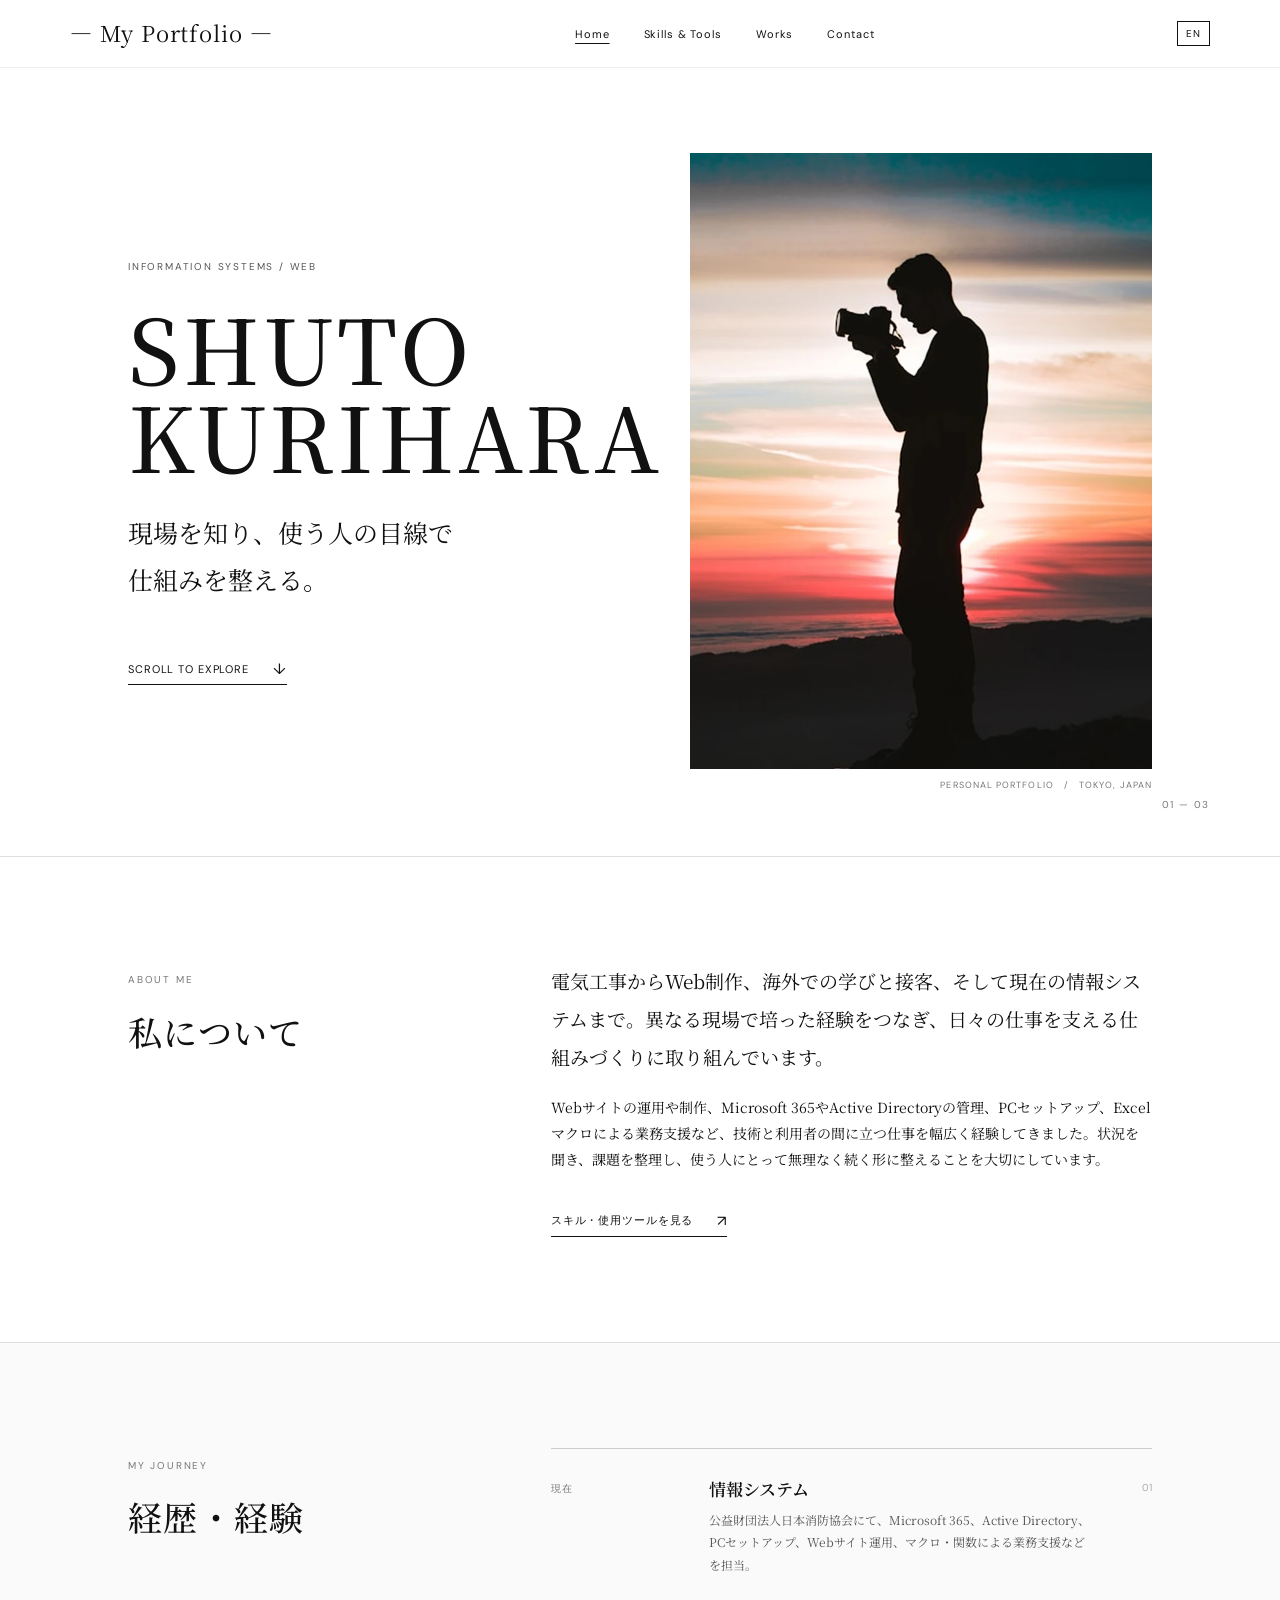
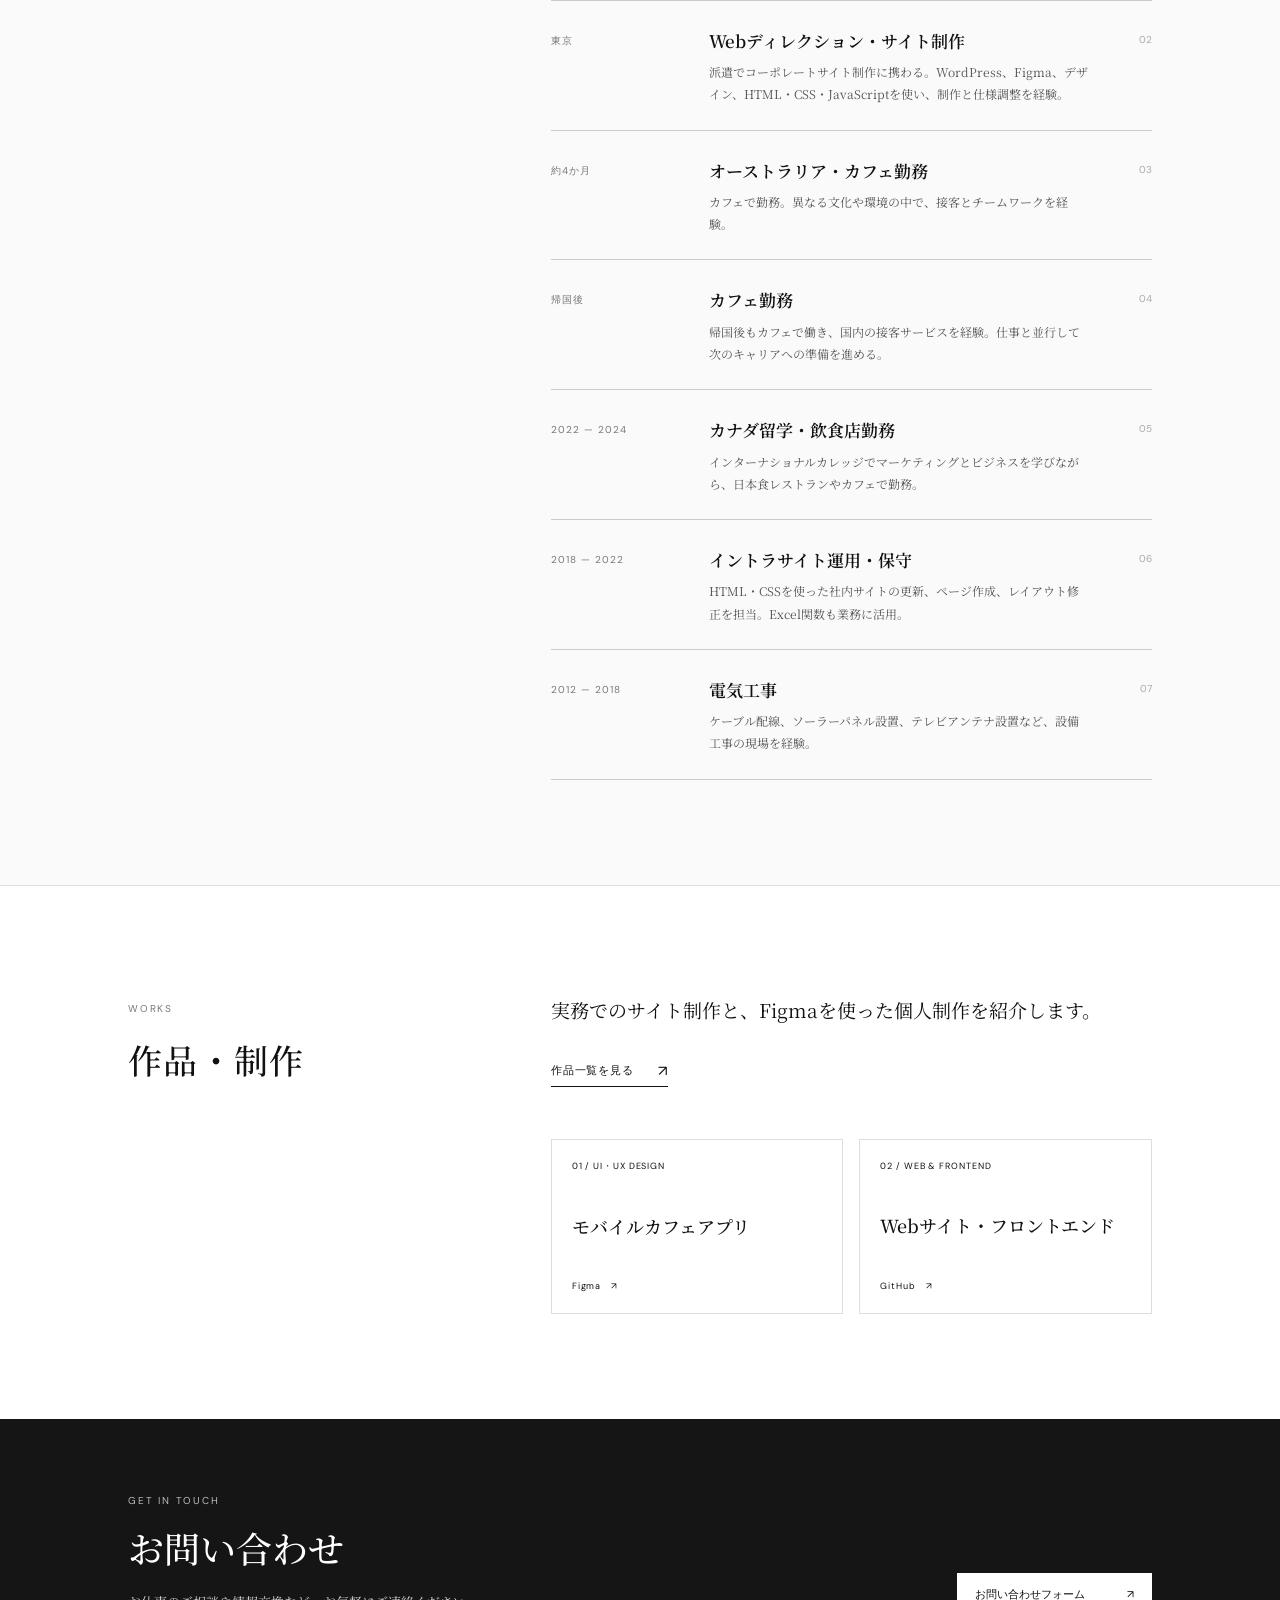
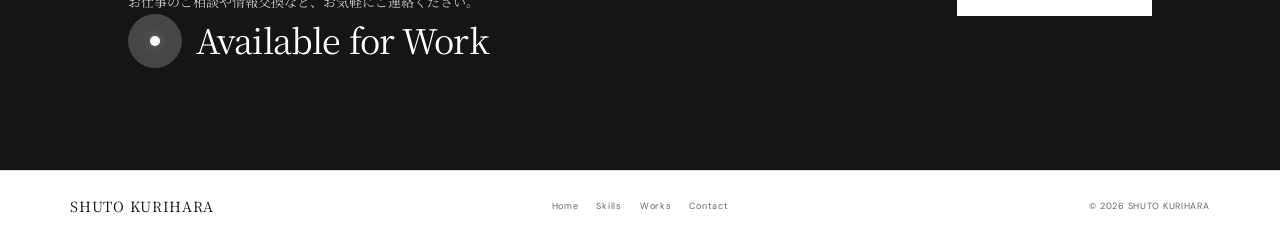
==== commit 256f3106: "Move availability label below contact copy" ====
--- a/index.html
+++ b/index.html
@@ -5,7 +5,7 @@
   <meta name="theme-color" content="#fff"><meta name="description" content="栗原脩杜のポートフォリオ。電気工事、Webサイト運用、海外での学びと接客、Webディレクション、情報システムの経験を紹介します。">
   <meta property="og:type" content="website"><meta property="og:locale" content="ja_JP"><meta property="og:site_name" content="SHUTO KURIHARA — Portfolio"><meta property="og:title" content="栗原脩杜 — Portfolio"><meta property="og:description" content="現場を知り、使う人の目線で仕組みを整える。栗原脩杜のポートフォリオ。"><meta property="og:image" content="https://shuto-kurihara.github.io/portfolio-website/hero-photo.webp"><meta name="twitter:card" content="summary_large_image"><link rel="canonical" href="https://shuto-kurihara.github.io/portfolio-website/"><link rel="alternate" hreflang="ja" href="https://shuto-kurihara.github.io/portfolio-website/"><link rel="alternate" hreflang="en" href="https://shuto-kurihara.github.io/portfolio-website/index-en.html"><link rel="alternate" hreflang="x-default" href="https://shuto-kurihara.github.io/portfolio-website/">
   <title>栗原脩杜 | 情報システム・Web制作 ポートフォリオ</title>
-  <link rel="icon" href="favicon.svg" type="image/svg+xml"><link rel="stylesheet" href="style.css?v=20261025c">
+  <link rel="icon" href="favicon.svg" type="image/svg+xml"><link rel="stylesheet" href="style.css?v=20261025d">
   <script type="application/ld+json">{"@context":"https://schema.org","@type":"Person","name":"栗原脩杜","alternateName":"Shuto Kurihara","jobTitle":"情報システム・Web制作","description":"電気工事、Webサイト運用、Webディレクション、情報システムの実務経験を持つ。","url":"https://shuto-kurihara.github.io/portfolio-website/","sameAs":["https://github.com/Shuto-Kurihara"],"knowsAbout":["情報システム","Webディレクション","Web制作","Microsoft 365","Active Directory","HTML","CSS","JavaScript","Figma","電気工事"]}</script>
 </head>
 <body>
@@ -25,7 +25,7 @@
       <article class="timeline-entry"><span class="period">2012 — 2018</span><div><h3>電気工事</h3><p>ケーブル配線、ソーラーパネル設置、テレビアンテナ設置など、設備工事の現場を経験。</p></div><span class="entry-mark">07</span></article>
     </div></section>
     <section class="work-teaser section"><div class="section-label"><span>WORKS</span><h2>作品・制作</h2></div><div class="teaser-copy"><p class="lead">実務でのサイト制作と、Figmaを使った個人制作を紹介します。</p><a class="arrow-link dark-link" href="works.html">作品一覧を見る <span aria-hidden="true">↗</span></a></div><div class="work-cards"><a class="work-card" href="https://higher-points-930135.framer.app/5" target="_blank" rel="noopener noreferrer"><span>01 / UI・UX DESIGN</span><strong>モバイルカフェアプリ</strong><span>Figma　↗</span></a><a class="work-card" href="https://github.com/Shuto-Kurihara" target="_blank" rel="noopener noreferrer"><span>02 / WEB &amp; FRONTEND</span><strong>Webサイト・フロントエンド</strong><span>GitHub　↗</span></a></div></section>
-    <section class="contact section" id="contact"><div class="contact-inner"><div class="contact-copy"><div class="availability" aria-label="Available for Work"><span class="availability-mark" aria-hidden="true"><span class="availability-dot"></span></span><span>Available for Work</span></div><span class="eyebrow">GET IN TOUCH</span><h2>お問い合わせ</h2><p>お仕事のご相談や情報交換など、お気軽にご連絡ください。</p></div><a class="contact-button" href="https://docs.google.com/forms/d/10j3H3kmADJif4IwNsfeh1gJDYeerXr5rJNdk5OUI7s4/viewform" target="_blank" rel="noopener noreferrer">お問い合わせフォーム <span aria-hidden="true">↗</span></a></div></section>
+    <section class="contact section" id="contact"><div class="contact-inner"><div class="contact-copy"><span class="eyebrow">GET IN TOUCH</span><h2>お問い合わせ</h2><p>お仕事のご相談や情報交換など、お気軽にご連絡ください。</p><div class="availability" aria-label="Available for Work"><span class="availability-mark" aria-hidden="true"><span class="availability-dot"></span></span><span>Available for Work</span></div></div><a class="contact-button" href="https://docs.google.com/forms/d/10j3H3kmADJif4IwNsfeh1gJDYeerXr5rJNdk5OUI7s4/viewform" target="_blank" rel="noopener noreferrer">お問い合わせフォーム <span aria-hidden="true">↗</span></a></div></section>
   </main>
   <footer class="site-footer"><a class="footer-name" href="index.html">SHUTO KURIHARA</a><nav aria-label="フッターナビゲーション"><a href="index.html">Home</a><a href="about-me.html">Skills</a><a href="works.html">Works</a><a href="#contact">Contact</a></nav><span>© <span id="year">2026</span> SHUTO KURIHARA</span></footer>
   <script src="script.js?v=20261025" defer></script>
